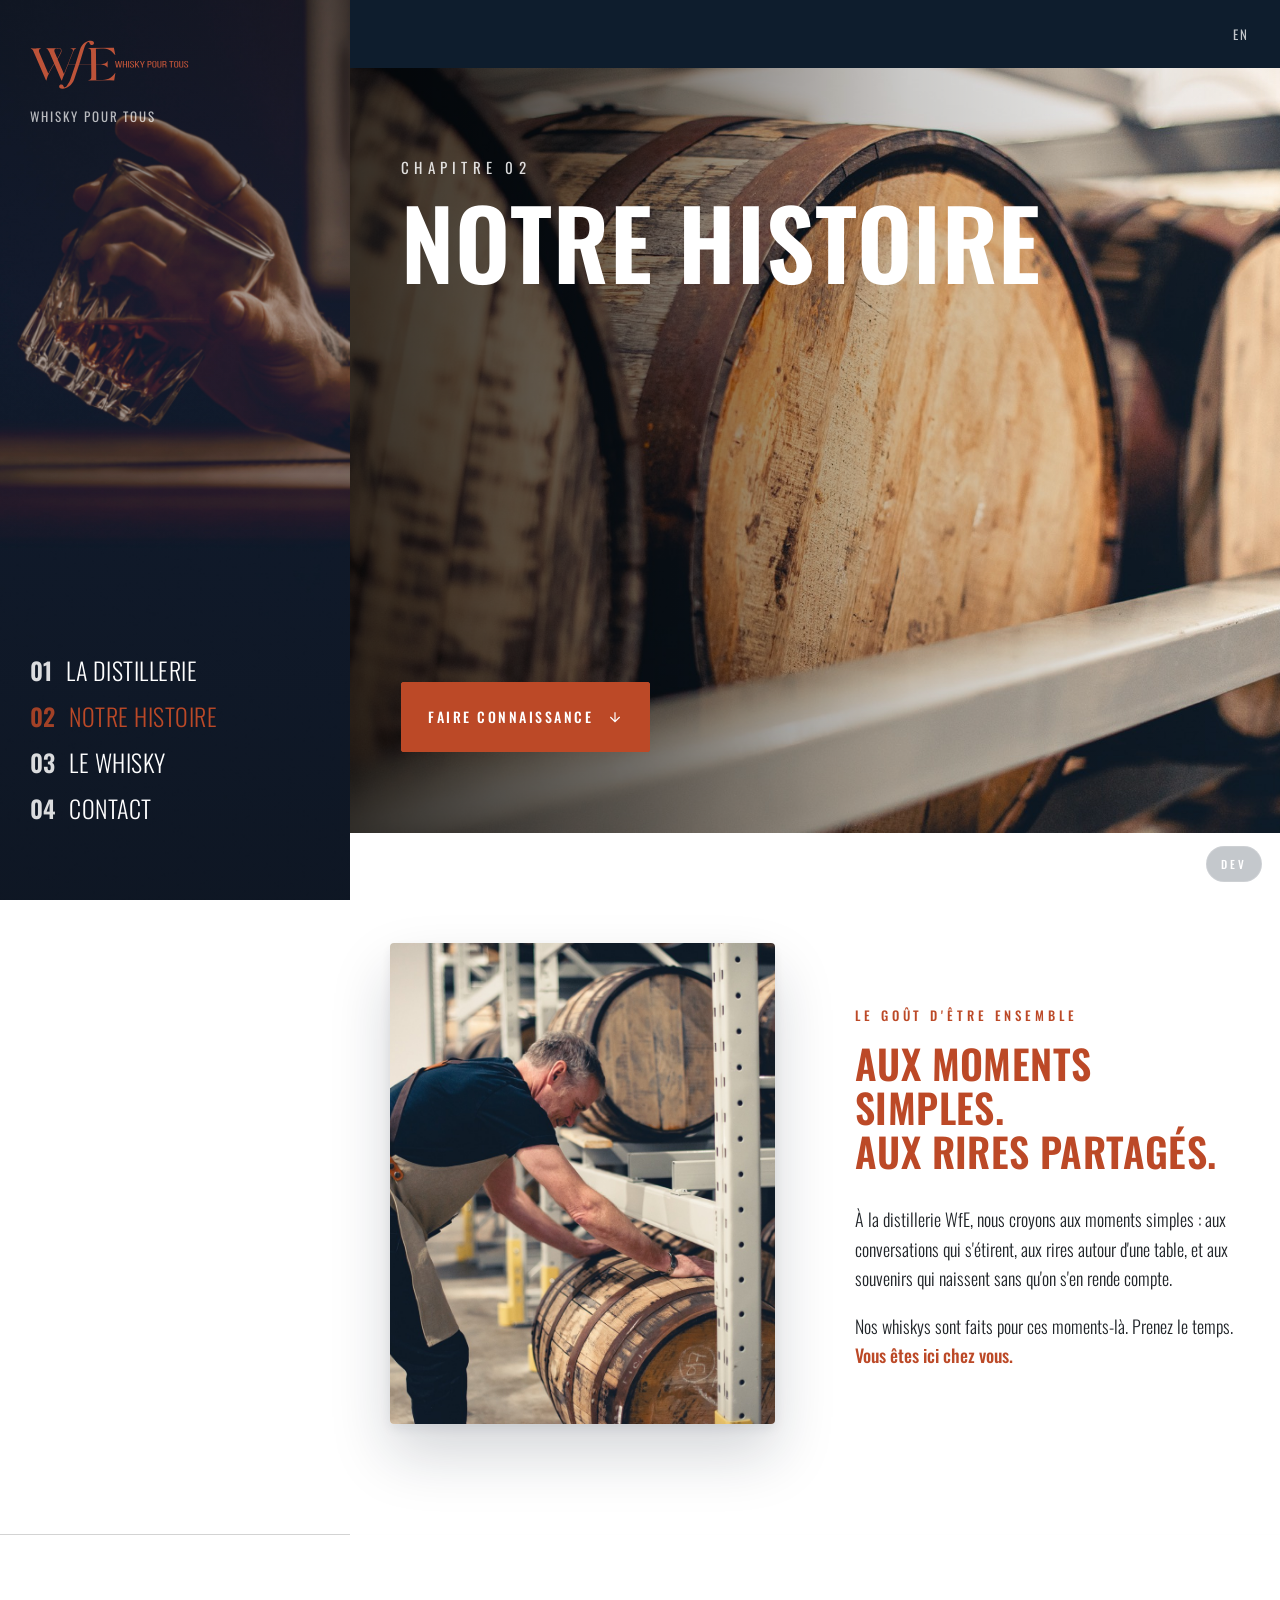
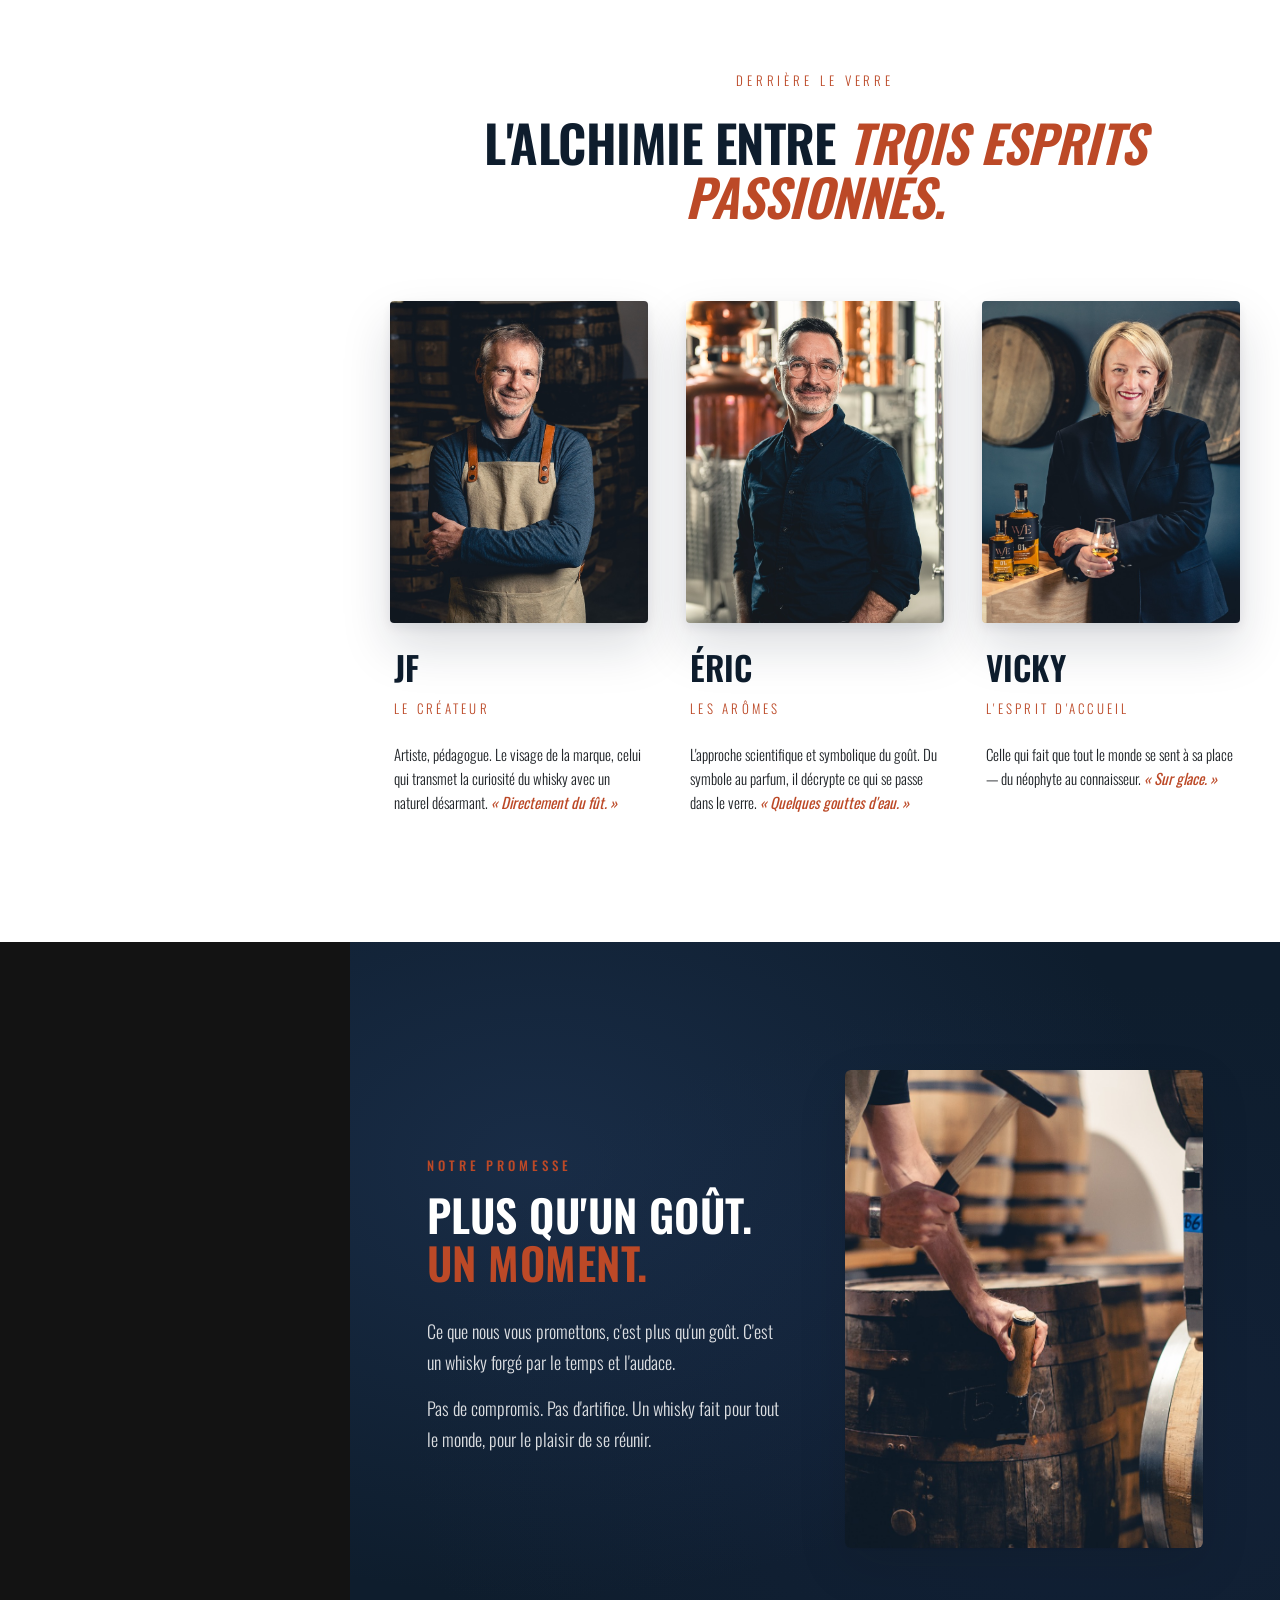
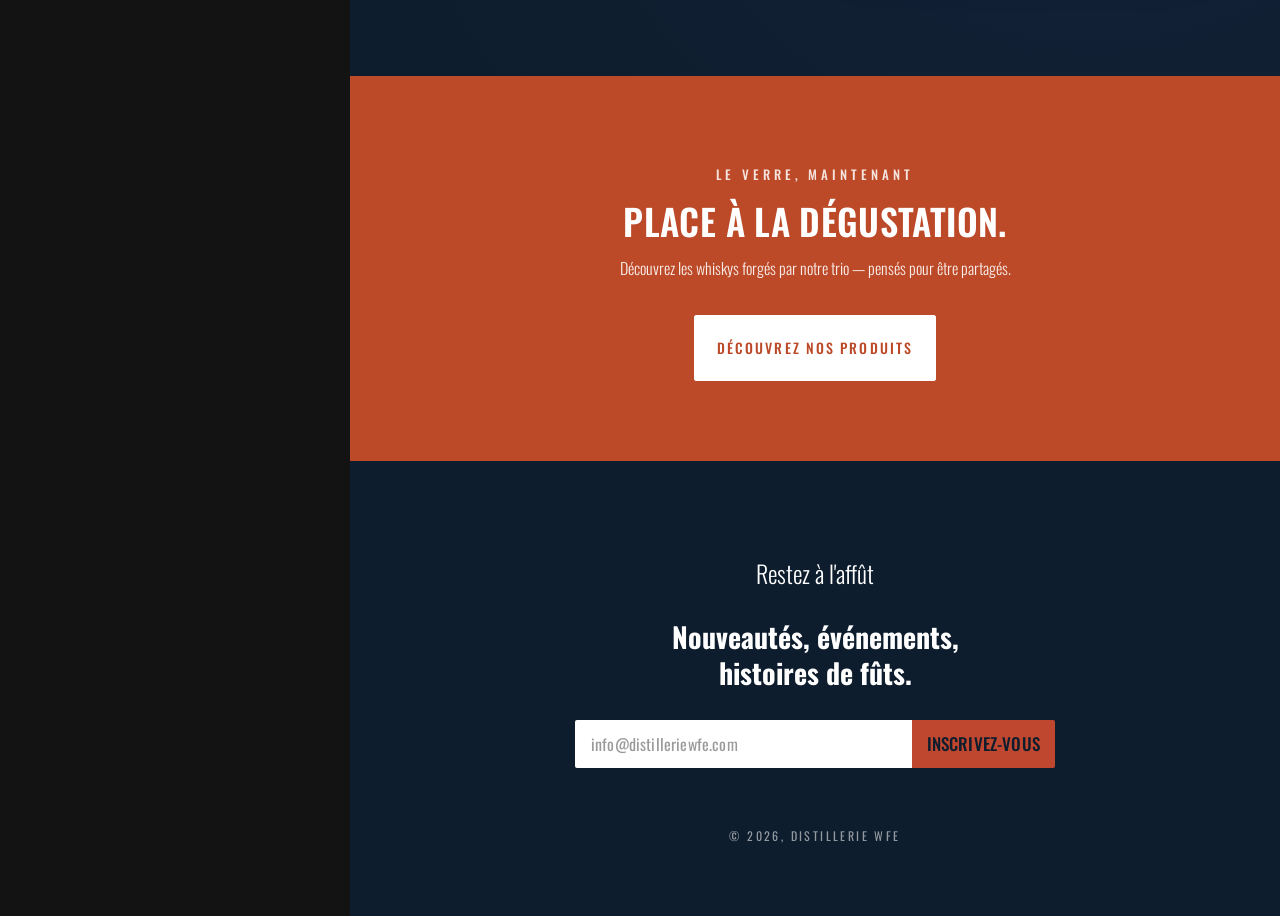
==== pages/histoire.html @ c816b8d1 "Page histoire avec trio fondateurs (JF, Éric, Vicky) + sidebars renumérotées Co-Authored-By: Claude " ====
<!doctype html>
<html lang="fr">
<head>
  <meta charset="utf-8">
  <meta name="viewport" content="width=device-width, initial-scale=1">
  <title>WfE — Notre histoire · Whisky pour tous</title>
  <link rel="preconnect" href="https://fonts.googleapis.com">
  <link rel="preconnect" href="https://fonts.gstatic.com" crossorigin>
  <link href="https://fonts.googleapis.com/css2?family=Oswald:wght@300;400;500;600;700&display=swap" rel="stylesheet">
  <link rel="stylesheet" href="../shared/tokens.css">
  <link rel="stylesheet" href="../shared/chrome.css">
  <link rel="stylesheet" href="../shared/product.css">
  <link rel="stylesheet" href="../shared/dev-mode.css">
  <script>window.WFE_SHARED = '../shared/'; window.WFE_HUB = '../index.html';</script>
</head>
<body>

<div class="wfe-layout">

  <!-- ========================================================= -->
  <!-- SIDEBAR                                                     -->
  <!-- ========================================================= -->
  <aside class="wfe-sidebar" data-block="Sidebar">
    <a href="../index.html" class="wfe-sidebar__logo" aria-label="WfE — Retour à l'accueil">
      <img src="../logo.svg" alt="WfE — Whisky For Everyone">
      <small>Whisky pour tous</small>
    </a>
    <nav class="wfe-sidebar__nav" aria-label="Principale">
      <a href="la-distillerie.html" class="wfe-sidebar__nav-item">
        <span class="wfe-sidebar__nav-num">01</span>
        <span class="wfe-sidebar__nav-label">La Distillerie</span>
      </a>
      <a href="histoire.html" class="wfe-sidebar__nav-item" aria-current="page">
        <span class="wfe-sidebar__nav-num">02</span>
        <span class="wfe-sidebar__nav-label">Notre Histoire</span>
      </a>
      <a href="le-whisky.html" class="wfe-sidebar__nav-item">
        <span class="wfe-sidebar__nav-num">03</span>
        <span class="wfe-sidebar__nav-label">Le Whisky</span>
      </a>
      <a href="contact.html" class="wfe-sidebar__nav-item">
        <span class="wfe-sidebar__nav-num">04</span>
        <span class="wfe-sidebar__nav-label">Contact</span>
      </a>
    </nav>
  </aside>

  <!-- ========================================================= -->
  <!-- MAIN                                                        -->
  <!-- ========================================================= -->
  <main class="wfe-main">

    <div class="wfe-topbar" data-block="Top bar — langue">
      <a href="#" class="wfe-topbar__lang">EN</a>
    </div>

    <!-- ============================================================ -->
    <!-- CHAPTER HERO — Notre histoire                                -->
    <!-- ============================================================ -->
    <section class="wfe-chapter-hero wfe-chapter-hero--fade-left"
             style="background-image: url('../photos/web/SDoyonPhotographe_WfE_Distillerie-5201.jpg');"
             data-block="Chapter hero — Notre Histoire">
      <div class="wfe-chapter-hero__inner" data-reveal-group>
        <p class="wfe-chapter-hero__eyebrow" data-reveal>Chapitre 02</p>
        <h1 class="wfe-chapter-hero__title" data-reveal>
          Notre Histoire
        </h1>
      </div>

      <a href="#ensemble" class="wfe-chapter-hero__cta" data-reveal>
        <span>Faire connaissance</span>
        <svg viewBox="0 0 24 24" fill="none" stroke="currentColor" stroke-width="1.8" aria-hidden="true">
          <path d="M12 5v14M5 12l7 7 7-7"/>
        </svg>
      </a>
    </section>

    <!-- ============================================================ -->
    <!-- WELCOME — Le goût d'être ensemble                            -->
    <!-- ============================================================ -->
    <section id="ensemble" class="wfe-welcome" data-block="Welcome — Le goût d'être ensemble">
      <div class="wfe-welcome__media" data-reveal="image">
        <img src="../photos/web/SDoyonPhotographe_WfE_Distillerie-5079.jpg"
             alt="Moment de partage autour d'un whisky WfE"
             loading="lazy">
      </div>

      <div data-reveal-group>
        <p class="wfe-welcome__eyebrow" data-reveal>Le goût d'être ensemble</p>
        <h2 class="wfe-welcome__title" data-reveal>
          Aux moments<br>simples.<br><em>Aux rires partagés.</em>
        </h2>
        <div class="wfe-welcome__body" data-reveal>
          <p>À la distillerie WfE, nous croyons aux moments simples&nbsp;: aux conversations qui s'étirent, aux rires autour d'une table, et aux souvenirs qui naissent sans qu'on s'en rende compte.</p>
          <p>Nos whiskys sont faits pour ces moments-là. Prenez le temps. <strong>Vous êtes ici chez vous.</strong></p>
        </div>
      </div>
    </section>

    <!-- ============================================================ -->
    <!-- FONDATEURS — Trois esprits passionnés                         -->
    <!-- ============================================================ -->
    <section class="wfe-trio" data-block="Trio — Fondateurs">
      <header class="wfe-trio__head" data-reveal-group>
        <p class="wfe-trio__eyebrow" data-reveal>Derrière le verre</p>
        <h2 class="wfe-trio__title" data-reveal>
          L'alchimie entre <em>trois esprits passionnés.</em>
        </h2>
      </header>

      <div class="wfe-trio__grid" data-reveal-group>
        <article class="wfe-trio__card" data-reveal="image">
          <figure class="wfe-trio__media">
            <img src="../photos/web/fondateur1.jpg" alt="JF — fondateur WfE" loading="lazy">
          </figure>
          <div class="wfe-trio__body">
            <h3 class="wfe-trio__name">JF</h3>
            <p class="wfe-trio__role">Le créateur</p>
            <p class="wfe-trio__bio">Artiste, pédagogue. Le visage de la marque, celui qui transmet la curiosité du whisky avec un naturel désarmant. <em>« Directement du fût. »</em></p>
          </div>
        </article>

        <article class="wfe-trio__card" data-reveal="image">
          <figure class="wfe-trio__media">
            <img src="../photos/web/fondateur2.jpg" alt="Éric — fondateur WfE" loading="lazy">
          </figure>
          <div class="wfe-trio__body">
            <h3 class="wfe-trio__name">Éric</h3>
            <p class="wfe-trio__role">Les arômes</p>
            <p class="wfe-trio__bio">L'approche scientifique et symbolique du goût. Du symbole au parfum, il décrypte ce qui se passe dans le verre. <em>« Quelques gouttes d'eau. »</em></p>
          </div>
        </article>

        <article class="wfe-trio__card" data-reveal="image">
          <figure class="wfe-trio__media">
            <img src="../photos/web/fondateur3.jpg" alt="Vicky — fondatrice WfE" loading="lazy">
          </figure>
          <div class="wfe-trio__body">
            <h3 class="wfe-trio__name">Vicky</h3>
            <p class="wfe-trio__role">L'esprit d'accueil</p>
            <p class="wfe-trio__bio">Celle qui fait que tout le monde se sent à sa place — du néophyte au connaisseur. <em>« Sur glace. »</em></p>
          </div>
        </article>
      </div>
    </section>

    <!-- ============================================================ -->
    <!-- PROMESSE — Plus qu'un goût (fond sombre)                      -->
    <!-- ============================================================ -->
    <section class="wfe-lead wfe-lead--dark" data-block="Lead — Promesse">
      <div data-reveal-group>
        <p class="wfe-lead__eyebrow" data-reveal>Notre promesse</p>
        <h2 class="wfe-lead__title" data-reveal>Plus qu'un goût. <em>Un moment.</em></h2>
        <div class="wfe-lead__body" data-reveal>
          <p>Ce que nous vous promettons, c'est plus qu'un goût. C'est un whisky forgé par le temps et l'audace.</p>
          <p>Pas de compromis. Pas d'artifice. Un whisky fait pour tout le monde, pour le plaisir de se réunir.</p>
        </div>
      </div>
      <div class="wfe-lead__media" data-reveal="image">
        <img src="../photos/web/SDoyonPhotographe_WfE_Distillerie-5220.jpg"
             alt="Whisky WfE — moment de dégustation"
             loading="lazy">
      </div>
    </section>

    <!-- ============================================================ -->
    <!-- CTA FINAL — Découvrir les produits                            -->
    <!-- ============================================================ -->
    <section class="wfe-cta" data-block="CTA — Découvrir nos produits" data-reveal-group>
      <p class="wfe-cta__eyebrow" data-reveal>Le verre, maintenant</p>
      <h2 class="wfe-cta__title" data-reveal>Place à la dégustation.</h2>
      <p class="wfe-cta__sub" data-reveal>
        Découvrez les whiskys forgés par notre trio — pensés pour être partagés.
      </p>
      <div class="wfe-btn-row" data-reveal>
        <a class="wfe-btn" href="./le-whisky.html">Découvrez nos produits</a>
      </div>
    </section>

    <!-- ============================================================ -->
    <!-- FOOTER NEWSLETTER                                             -->
    <!-- ============================================================ -->
    <footer class="wfe-footer" data-block="Footer — newsletter">
      <p class="wfe-footer__eyebrow">Restez à l'affût</p>
      <h3 class="wfe-footer__title">Nouveautés, événements,<br>histoires de fûts.</h3>
      <form class="wfe-newsletter" onsubmit="event.preventDefault();">
        <input type="email" class="wfe-newsletter__input" placeholder="info@distilleriewfe.com" required>
        <button type="submit" class="wfe-newsletter__submit">Inscrivez-vous</button>
      </form>
      <p class="wfe-colophon">© 2026, Distillerie WfE</p>
    </footer>

  </main>
</div>

<!-- Reveal subtil au scroll (fade + slight translateY) ---------------- -->
<script>
(function () {
  const els = document.querySelectorAll('[data-reveal]');
  if (!('IntersectionObserver' in window) || !els.length) {
    els.forEach(e => e.classList.add('is-visible'));
    return;
  }
  const io = new IntersectionObserver((entries) => {
    entries.forEach(entry => {
      if (entry.isIntersecting) {
        entry.target.classList.add('is-visible');
        io.unobserve(entry.target);
      }
    });
  }, { threshold: 0.15, rootMargin: '0px 0px -8% 0px' });
  els.forEach(el => io.observe(el));
})();
</script>

<script src="../shared/dev-mode.js" defer></script>
</body>
</html>
---- shared/tokens.css ----
/* =========================================================================
   WfE — Design tokens
   Valeurs relevées EN LIVE sur wfedistillery.com/la-distillerie
   ========================================================================= */

:root {
  /* === Couleurs (valeurs exactes DevTools) ============================= */
  --wfe-dark:        #131313;        /* fond derrière tout (body) */
  --wfe-dark-nav:    #0E1D2D;        /* bleu nuit (texte sur coral) */
  --wfe-cream:       #F7EBE8;        /* fond contenu principal */
  --wfe-coral:       #BC4927;        /* accent coral (titres, traits) */
  --wfe-coral-btn:   #C0472F;        /* coral du bouton newsletter */
  --wfe-coral-hover: #A23D1F;
  --wfe-logo-orange: #BD5339;

  /* === Texte =========================================================== */
  --wfe-text-on-dark:       #FFFFFF;
  --wfe-text-on-dark-muted: rgba(255, 255, 255, 0.75);
  --wfe-text-on-cream:      #212529;      /* rgb(33,37,41) */
  --wfe-text-on-cream-muted:#5A5A5A;

  /* === Typographie ===================================================== */
  --wfe-font-display: "Oswald", "Fjalla One", sans-serif;
  --wfe-font-body:    "Oswald", "Helvetica Neue", Arial, sans-serif;

  /* Tailles — le live utilise majoritairement 24px partout */
  --wfe-text-body:     24px;          /* body + titres — 24px lh 36px */
  --wfe-text-body-lh:  36px;
  --wfe-text-heading:  24px;          /* INVITANT, ACCESSIBLE, etc. */
  --wfe-text-sm:       17px;          /* bouton, meta */
  --wfe-text-xs:       13px;          /* tagline, mentions */

  /* === Espacements ===================================================== */
  --wfe-gap-xs: 0.5rem;
  --wfe-gap-sm: 1rem;
  --wfe-gap-md: 1.5rem;
  --wfe-gap-lg: 2.5rem;
  --wfe-gap-xl: clamp(3rem, 4vw, 5rem);

  /* === Layout ========================================================== */
  --wfe-sidebar-width: 350px;         /* exactement comme le live */

  /* === Divers ========================================================== */
  --wfe-radius: 2px;
  --wfe-line:   1px solid var(--wfe-coral);
}

/* Sur mobile : sidebar passe en barre horizontale simplifiée */
@media (max-width: 860px) {
  :root {
    --wfe-sidebar-width: 0px;
    --wfe-text-body: 18px;
    --wfe-text-body-lh: 28px;
    --wfe-text-heading: 22px;
  }
}
---- shared/chrome.css ----
/* =========================================================================
   WfE — Chrome (layout commun à toutes les pages)
   Structure fidèle au live : sidebar fixed 350px avec bg-image,
   contenu à droite avec hero sombre + sections crème + footer sombre.
   ========================================================================= */

*, *::before, *::after { box-sizing: border-box; }

html, body {
  margin: 0;
  padding: 0;
}

html { scroll-behavior: smooth; }
@media (prefers-reduced-motion: reduce) {
  html { scroll-behavior: auto; }
}

body {
  font-family: var(--wfe-font-body);
  font-weight: 300;
  font-size: var(--wfe-text-body);
  line-height: var(--wfe-text-body-lh);
  color: var(--wfe-text-on-cream);
  background: var(--wfe-dark);
  -webkit-font-smoothing: antialiased;
  text-rendering: optimizeLegibility;
}

img, video, svg { max-width: 100%; display: block; height: auto; }

a { color: inherit; text-decoration: none; }

/* ========================================================================= */
/* LAYOUT PRINCIPAL                                                          */
/* ========================================================================= */

.wfe-layout {
  min-height: 100vh;
  padding-left: var(--wfe-sidebar-width);
}

/* ========================================================================= */
/* SIDEBAR (fixed, background image couvrant tout le panneau)                */
/* ========================================================================= */

.wfe-sidebar {
  position: fixed;
  top: 0;
  left: 0;
  width: var(--wfe-sidebar-width);
  height: 100vh;
  background: var(--wfe-dark) center/cover no-repeat;
  background-image:
    linear-gradient(180deg, rgba(10,15,20,0.45) 0%, rgba(10,15,20,0.15) 35%, rgba(10,15,20,0.45) 100%),
    url("../assets/images/sidebar-bg.jpg");
  color: var(--wfe-text-on-dark);
  display: flex;
  flex-direction: column;
  padding: 40px 30px;
  z-index: 10;
}

.wfe-sidebar__logo {
  display: block;
  width: 178px;
  max-width: 100%;
}

.wfe-sidebar__logo img {
  width: 100%;
  height: auto;
}

.wfe-sidebar__logo small {
  display: block;
  margin-top: 8px;
  font-size: var(--wfe-text-xs);
  letter-spacing: 0.15em;
  text-transform: uppercase;
  color: rgba(255, 255, 255, 0.7);
  font-weight: 400;
}

.wfe-sidebar__nav {
  margin-top: auto;          /* pousse la nav vers le bas comme dans le live */
  margin-bottom: 40px;
  display: flex;
  flex-direction: column;
  gap: 22px;                  /* 3 items sur ~114px d'espacement total */
}

.wfe-sidebar__nav-item {
  display: flex;
  align-items: baseline;
  gap: 14px;
  color: var(--wfe-text-on-dark);
  font-family: var(--wfe-font-display);
  font-size: 24px;
  font-weight: 300;
  line-height: 1;
  text-transform: uppercase;
  letter-spacing: 0.01em;
  transition: color 0.25s cubic-bezier(0.16, 1, 0.3, 1);
}

.wfe-sidebar__nav-item:hover,
.wfe-sidebar__nav-item[aria-current="page"] {
  color: var(--wfe-coral);
}

.wfe-sidebar__nav-num {
  font-weight: 600;
  font-size: 24px;
  opacity: 0.85;
}

.wfe-sidebar__nav-label {
  font-weight: 300;
  letter-spacing: 0.02em;
}

/* Mobile : sidebar devient une barre en haut, bg simplifié */
@media (max-width: 860px) {
  .wfe-layout { padding-left: 0; }
  .wfe-sidebar {
    position: relative;
    width: 100%;
    height: auto;
    padding: 20px 25px;
    flex-direction: row;
    align-items: center;
    justify-content: space-between;
    gap: 1rem;
    background-image:
      linear-gradient(180deg, rgba(10,15,20,0.55), rgba(10,15,20,0.55)),
      url("../assets/images/sidebar-bg.jpg");
  }
  .wfe-sidebar__logo { width: 110px; }
  .wfe-sidebar__logo small { display: none; }
  .wfe-sidebar__nav {
    margin: 0;
    flex-direction: row;
    gap: 1rem;
  }
  .wfe-sidebar__nav-item { font-size: 14px; gap: 6px; }
  .wfe-sidebar__nav-num { font-size: 14px; }
}

/* ========================================================================= */
/* MAIN (colonne droite, scroll naturel du body)                             */
/* ========================================================================= */

.wfe-main {
  background: var(--wfe-cream);
  min-height: 100vh;
}

/* Top strip : langue */
.wfe-topbar {
  background: var(--wfe-dark-nav);
  color: var(--wfe-text-on-dark);
  display: flex;
  justify-content: flex-end;
  padding: 16px 30px;
}

.wfe-topbar__lang {
  font-size: 13px;
  letter-spacing: 0.2em;
  text-transform: uppercase;
  color: rgba(255, 255, 255, 0.75);
  font-weight: 400;
  transition: color 0.2s;
}
.wfe-topbar__lang:hover { color: #fff; }

/* Hero INVITANT (dark) */
.wfe-hero {
  background: var(--wfe-dark-nav);
  color: var(--wfe-text-on-dark);
  padding: 50px 30px 80px;
}

.wfe-hero__title,
.wfe-hero__body p {
  font-family: var(--wfe-font-body);
  font-size: 24px;
  line-height: 36px;
  margin: 0 0 18px;
  font-weight: 300;
  color: #fff;
}

.wfe-hero__title {
  font-weight: 600;
  margin-bottom: 18px;
  display: inline-block;
}

.wfe-hero__body {
  max-width: 52ch;
}

.wfe-hero__body p { color: rgba(255, 255, 255, 0.9); }

.wfe-hero__scroll {
  margin-top: 40px;
  width: 44px;
  height: 44px;
  border: 1px solid rgba(255, 255, 255, 0.4);
  border-radius: 50%;
  display: inline-grid;
  place-items: center;
  color: var(--wfe-text-on-dark);
  transition: transform 0.3s cubic-bezier(0.16, 1, 0.3, 1),
              border-color 0.2s;
}
.wfe-hero__scroll:hover {
  transform: translateY(4px);
  border-color: var(--wfe-coral);
}

/* Image pleine largeur (entre hero et contenu crème) */
.wfe-feature-image {
  aspect-ratio: 16 / 7;
  overflow: hidden;
  background: #1a0f0a;
}
.wfe-feature-image img {
  width: 100%;
  height: 100%;
  object-fit: cover;
}

/* ========================================================================= */
/* SECTIONS (cream background, 2 colonnes)                                   */
/* ========================================================================= */

.wfe-section {
  padding: 80px 30px;
}

.wfe-section__grid {
  display: grid;
  grid-template-columns: 1fr 1fr;
  gap: 60px;
  align-items: start;
  max-width: 1100px;
  margin: 0 auto;
}

@media (max-width: 820px) {
  .wfe-section { padding: 50px 25px; }
  .wfe-section__grid { grid-template-columns: 1fr; gap: 30px; }
  .wfe-section__grid--reverse .wfe-section__text { order: 1; }
  .wfe-section__grid--reverse .wfe-section__media { order: 2; }
}

.wfe-section__title {
  font-family: var(--wfe-font-body);
  font-size: 24px;
  line-height: 36px;
  font-weight: 600;
  color: var(--wfe-coral);
  letter-spacing: 0.01em;
  margin: 0 0 18px;
  display: inline-block;
}

/* ========================================================================= */
/* SÉPARATEUR — réplique exacte du vc_separator WPBakery                     */
/*                                                                           */
/* Base :                                                                    */
/*   <div class="wfe-separator"></div>               — avec flèche à gauche  */
/*   <div class="wfe-separator wfe-separator--plain"></div> — ligne seule    */
/*                                                                           */
/* Largeurs (% de la colonne parente) :                                      */
/*   --w-30  --w-50  --w-short (≈ 311px)  --w-100 (défaut)                   */
/*                                                                           */
/* Alignement (si moins de 100%) :                                           */
/*   .wfe-separator--align-right  (pousse le bloc à droite)                  */
/* ========================================================================= */
.wfe-separator {
  position: relative;
  width: 100%;
  height: 1px;
  background: var(--wfe-coral);
  margin: 0 0 36px;
}

.wfe-separator::before {
  content: "";
  position: absolute;
  left: -8px;
  top: -9px;
  width: 23px;
  height: 37px;
  background-image: url("../assets/images/line-separator-tip.svg");
  background-repeat: no-repeat;
  background-position: 0 0;                    /* TOP-LEFT : tip aligné sur la ligne */
  background-size: 12px auto;
  pointer-events: none;
}

/* Ligne simple, sans flèche */
.wfe-separator--plain::before { display: none; }

/* Variantes de largeur */
.wfe-separator--w-30    { width: 30%; }
.wfe-separator--w-50    { width: 50%; }
.wfe-separator--w-short { width: min(311px, 100%); }

/* Alignement à droite (pour les variantes non pleine largeur) */
.wfe-separator--align-right { margin-left: auto; }

/* Flèche à droite (miroir horizontal) */
.wfe-separator--arrow-right::before {
  left: auto;
  right: -8px;
  transform: scaleX(-1);
  transform-origin: center;
}

.wfe-section__text { padding-inline: 0; }

.wfe-section__body {
  font-family: var(--wfe-font-body);
  font-size: 24px;
  line-height: 36px;
  font-weight: 300;
  color: var(--wfe-coral);   /* coral #BC4927 comme sur le live */
}

.wfe-section__body p { margin: 0 0 18px; color: inherit; }
.wfe-section__body p:last-child { margin-bottom: 0; }
.wfe-section__body strong { font-weight: 600; color: inherit; }

.wfe-section__media {
  overflow: hidden;
  aspect-ratio: 4 / 5;
  background: #1a0f0a;
}
.wfe-section__media--landscape { aspect-ratio: 16 / 11; }
.wfe-section__media img {
  width: 100%;
  height: 100%;
  object-fit: cover;
}

/* ========================================================================= */
/* FOOTER NEWSLETTER (dark)                                                  */
/* ========================================================================= */

.wfe-footer {
  background: var(--wfe-dark-nav);
  color: var(--wfe-text-on-dark);
  padding: 70px 30px 50px;
  text-align: center;
}

.wfe-footer__lead,
.wfe-footer__sub {
  font-family: var(--wfe-font-body);
  font-size: 24px;
  line-height: 36px;
  font-weight: 300;
  color: #fff;
  margin: 0;
}

.wfe-footer__lead { font-weight: 600; margin-bottom: 8px; }
.wfe-footer__sub { margin-bottom: 30px; color: rgba(255, 255, 255, 0.9); }

.wfe-newsletter {
  display: flex;
  max-width: 480px;
  margin: 0 auto;
}

.wfe-newsletter__input {
  flex: 1;
  padding: 12px 16px;
  background: #fff;
  border: 0;
  border-radius: 2px 0 0 2px;
  font-family: var(--wfe-font-body);
  font-size: 16px;
  color: #333;
}

.wfe-newsletter__input::placeholder {
  color: #9a9a9a;
  letter-spacing: 0.01em;
}

.wfe-newsletter__submit {
  padding: 0 15px;
  min-height: 41px;
  background: var(--wfe-coral-btn);
  color: var(--wfe-dark-nav);
  border: 0;
  border-radius: 0 2px 2px 0;
  font-family: var(--wfe-font-body);
  font-weight: 500;
  font-size: 17px;
  letter-spacing: 0.01em;
  text-transform: uppercase;
  cursor: pointer;
  transition: background 0.2s cubic-bezier(0.16, 1, 0.3, 1);
}

.wfe-newsletter__submit:hover { background: var(--wfe-coral-hover); color: #fff; }

.wfe-colophon {
  margin-top: 50px;
  font-size: 12px;
  letter-spacing: 0.2em;
  text-transform: uppercase;
  color: rgba(255, 255, 255, 0.55);
  font-weight: 400;
}
---- shared/product.css ----
/* =========================================================================
   WfE — Styles spécifiques à la page produit (Whisky 01ᵦ)
   Réutilise les tokens + chrome partagés.
   ========================================================================= */

/* Accent tonique : petite classe utilitaire pour mettre en valeur
   (même typo Oswald, juste couleur coral) */
.wfe-accent { color: var(--wfe-coral); }

/* ========================================================================= */
/* REVEAL — animations subtiles d'apparition au scroll                       */
/*   Appliqué via la classe [data-reveal], déclenché par IntersectionObserver */
/* ========================================================================= */
[data-reveal] {
  opacity: 0;
  transform: translateY(18px);
  transition:
    opacity 0.9s cubic-bezier(0.16, 1, 0.3, 1),
    transform 0.9s cubic-bezier(0.16, 1, 0.3, 1);
  will-change: opacity, transform;
}
[data-reveal="image"] {
  transform: translateY(18px) scale(1.015);
  transition-duration: 1.1s;
}
[data-reveal].is-visible {
  opacity: 1;
  transform: translateY(0) scale(1);
}

/* Stagger léger pour les enfants directs marqués reveal (cascade douce) */
[data-reveal-group] > [data-reveal]:nth-child(1)  { transition-delay: 0s; }
[data-reveal-group] > [data-reveal]:nth-child(2)  { transition-delay: 0.07s; }
[data-reveal-group] > [data-reveal]:nth-child(3)  { transition-delay: 0.14s; }
[data-reveal-group] > [data-reveal]:nth-child(4)  { transition-delay: 0.21s; }
[data-reveal-group] > [data-reveal]:nth-child(5)  { transition-delay: 0.28s; }
[data-reveal-group] > [data-reveal]:nth-child(6)  { transition-delay: 0.35s; }
[data-reveal-group] > [data-reveal]:nth-child(7)  { transition-delay: 0.42s; }
[data-reveal-group] > [data-reveal]:nth-child(8)  { transition-delay: 0.49s; }
[data-reveal-group] > [data-reveal]:nth-child(9)  { transition-delay: 0.56s; }
[data-reveal-group] > [data-reveal]:nth-child(10) { transition-delay: 0.63s; }

@media (prefers-reduced-motion: reduce) {
  [data-reveal] {
    opacity: 1 !important;
    transform: none !important;
    transition: none !important;
  }
}

/* ========================================================================= */
/* CHAPTER HERO — image pleine largeur d'ouverture de page produit           */
/*   Image via style="background-image: url('./...')" inline                  */
/*   Titre en haut-gauche + ligne coppery qui s'étire vers la bouteille      */
/* ========================================================================= */
.wfe-chapter-hero {
  position: relative;
  min-height: 85vh;
  display: flex;
  flex-direction: column;
  align-items: flex-start;
  justify-content: space-between;       /* titre en haut-gauche, CTA en bas-gauche */
  color: #fff;
  padding: clamp(70px, 9vh, 120px) clamp(30px, 4vw, 60px);
  overflow: hidden;
  background-color: var(--wfe-dark-nav);
  background-size: cover;
  background-position: center;
  background-repeat: no-repeat;
}

/* Overlay multi-couches — reprend le feeling copper/warm de la sidebar  */
.wfe-chapter-hero::before {
  content: "";
  position: absolute;
  inset: 0;
  background:
    /* assombrissement haut & bas */
    linear-gradient(180deg,
      rgba(10, 14, 22, 0.55) 0%,
      rgba(10, 14, 22, 0.18) 35%,
      rgba(10, 14, 22, 0.55) 100%),
    /* chaleur coppery — halo coral doux depuis le centre-droit */
    radial-gradient(ellipse at 65% 55%,
      rgba(188, 73, 39, 0.22) 0%,
      rgba(90, 45, 25, 0.12) 35%,
      transparent 70%);
  pointer-events: none;
  z-index: 0;
  mix-blend-mode: multiply;
}

/* 2e couche : un voile warm par-dessus en overlay doux */
.wfe-chapter-hero::after {
  content: "";
  position: absolute;
  inset: 0;
  background: radial-gradient(ellipse at 70% 60%,
    rgba(255, 140, 70, 0.10) 0%,
    transparent 55%);
  pointer-events: none;
  z-index: 0;
  mix-blend-mode: screen;
}

.wfe-chapter-hero__inner {
  position: relative;
  z-index: 1;
  max-width: none;
  width: 100%;
  text-align: left;
}

.wfe-chapter-hero__eyebrow {
  font-family: var(--wfe-font-body);
  font-size: clamp(13px, 1.2vw, 15px);
  letter-spacing: 0.35em;
  text-transform: uppercase;
  color: rgba(255, 255, 255, 0.85);
  font-weight: 400;
  margin: 0 0 8px;
}

/* Titre : bloc inline, ligne mince positionnée SOUS le titre */
.wfe-chapter-hero__title {
  font-family: var(--wfe-font-display);
  font-size: clamp(44px, 8vw, 96px);
  line-height: 1;
  font-weight: 600;
  text-transform: uppercase;
  letter-spacing: 0.01em;
  color: #fff;
  margin: 0;
  display: inline-block;
  position: relative;
}

/* Subscript B : collé au 01 comme sur l'étiquette */
.wfe-chapter-hero__title .wfe-sub {
  font-size: 0.48em;
  bottom: -0.18em;
  margin-left: -0.04em;
  font-weight: 600;
}

/* ----- CTA flottant bas-gauche : ancre animée vers la section suivante --- */
.wfe-chapter-hero__cta {
  position: relative;
  z-index: 1;
  display: inline-flex;
  align-items: center;
  gap: 14px;
  padding: 16px 26px;
  background: var(--wfe-coral);
  color: #fff;
  font-family: var(--wfe-font-body);
  font-size: 14px;
  font-weight: 500;
  letter-spacing: 0.18em;
  text-transform: uppercase;
  border-radius: 2px;
  border: 1px solid var(--wfe-coral);
  cursor: pointer;
  transition: all 0.3s cubic-bezier(0.16, 1, 0.3, 1);
}
.wfe-chapter-hero__cta:hover {
  background: transparent;
  color: #fff;
  border-color: #fff;
  transform: translateY(-2px);
}
.wfe-chapter-hero__cta svg {
  width: 16px;
  height: 16px;
  animation: wfe-bounce-y 1.8s cubic-bezier(0.5, 0, 0.5, 1) infinite;
}
.wfe-chapter-hero__cta .wfe-sub {
  font-size: 0.7em;
  bottom: -0.3em;
  margin-left: -0.02em;
}

@keyframes wfe-bounce-y {
  0%, 100% { transform: translateY(0); }
  50%      { transform: translateY(5px); }
}

@media (max-width: 860px) {
  .wfe-chapter-hero { min-height: 72vh; padding: 50px 25px; }
  .wfe-chapter-hero__cta { font-size: 12px; padding: 14px 20px; letter-spacing: 0.15em; }
}

/* Variante : dégradé gauche→droite (noir foncé à gauche, transparent à droite) */
/* Remplace les overlays par défaut pour mettre le titre en valeur côté gauche  */
.wfe-chapter-hero--fade-left::before {
  background:
    linear-gradient(90deg,
      rgba(0, 0, 0, 0.78) 0%,
      rgba(0, 0, 0, 0.55) 30%,
      rgba(0, 0, 0, 0.20) 60%,
      rgba(0, 0, 0, 0) 100%);
  mix-blend-mode: normal;
}
.wfe-chapter-hero--fade-left::after {
  background: none;
}

/* Indice subscript pour le "B" de 01ᵦ */
.wfe-sub {
  font-size: 0.45em;
  vertical-align: baseline;
  position: relative;
  bottom: -0.2em;
  font-weight: inherit;
  letter-spacing: 0;
  margin-left: 0.02em;
}

/* ========================================================================= */
/* HERO PRODUIT (LIGHT — fond blanc, deux colonnes : titre + photo bouteille)*/
/* ========================================================================= */
.wfe-product-hero {
  background: #ffffff;
  color: var(--wfe-text-on-cream);
  padding: 60px 40px 80px;
  display: grid;
  grid-template-columns: 1.2fr 1fr;
  gap: 60px;
  align-items: center;
  min-height: 70vh;
  position: relative;
  overflow: hidden;
}
.wfe-product-hero::after {
  content: "";
  position: absolute;
  inset: 0;
  background:
    radial-gradient(ellipse at 30% 20%, rgba(188, 73, 39, 0.06), transparent 60%),
    radial-gradient(ellipse at 80% 80%, rgba(188, 73, 39, 0.04), transparent 60%);
  pointer-events: none;
}
.wfe-product-hero__text { position: relative; z-index: 1; }

.wfe-product-hero__eyebrow {
  font-family: var(--wfe-font-body);
  font-size: 13px;
  letter-spacing: 0.3em;
  text-transform: uppercase;
  color: var(--wfe-coral);
  margin: 0 0 8px;
  font-weight: 500;
}

.wfe-product-hero__title {
  font-family: var(--wfe-font-display);
  font-size: clamp(28px, 3.4vw, 40px);
  line-height: 1.1;
  font-weight: 600;
  margin: 0 0 28px;
  letter-spacing: 0.01em;
  text-transform: uppercase;
  color: var(--wfe-coral);
}
.wfe-product-hero__title em {
  font-style: normal;
  color: inherit;
  font-weight: inherit;
}

.wfe-product-hero__tagline {
  font-family: var(--wfe-font-body);
  font-size: clamp(16px, 1.8vw, 20px);
  line-height: 1.5;
  font-weight: 300;
  color: var(--wfe-text-on-cream);
  margin: 0 0 36px;
  max-width: 42ch;
}

.wfe-product-hero__meta {
  display: flex;
  gap: 30px;
  margin-bottom: 36px;
  font-size: 14px;
  letter-spacing: 0.15em;
  text-transform: uppercase;
  font-weight: 400;
  color: var(--wfe-text-on-cream-muted);
}
.wfe-product-hero__meta span strong {
  display: block;
  color: var(--wfe-coral);
  font-family: var(--wfe-font-display);
  font-size: 26px;
  font-weight: 500;
  letter-spacing: 0.02em;
  text-transform: none;
  margin-top: 4px;
}

/* Ghost button adapté au fond clair du hero produit ---------------------- */
.wfe-product-hero .wfe-btn--ghost {
  background: transparent;
  color: var(--wfe-coral);
  border-color: var(--wfe-coral);
}
.wfe-product-hero .wfe-btn--ghost:hover {
  background: var(--wfe-coral);
  color: #fff;
  border-color: var(--wfe-coral);
}

.wfe-btn-row {
  display: flex;
  flex-wrap: wrap;
  gap: 12px;
}

.wfe-btn {
  display: inline-flex;
  align-items: center;
  gap: 10px;
  padding: 14px 22px;
  background: var(--wfe-coral);
  color: #fff;
  font-family: var(--wfe-font-body);
  font-size: 14px;
  font-weight: 500;
  letter-spacing: 0.15em;
  text-transform: uppercase;
  border-radius: 2px;
  border: 1px solid var(--wfe-coral);
  cursor: pointer;
  transition: all 0.3s cubic-bezier(0.16, 1, 0.3, 1);
}
.wfe-btn:hover {
  background: transparent;
  color: var(--wfe-coral);
  transform: translateY(-2px);
}
.wfe-btn--ghost {
  background: transparent;
  color: rgba(255, 255, 255, 0.9);
  border-color: rgba(255, 255, 255, 0.3);
}
.wfe-btn--ghost:hover {
  background: rgba(255, 255, 255, 0.08);
  color: #fff;
  border-color: #fff;
}

.wfe-product-hero__bottle {
  position: relative;
  z-index: 1;
  text-align: center;
}
.wfe-product-hero__bottle img {
  max-height: 80vh;
  width: auto;
  margin: 0 auto;
  filter:
    drop-shadow(0 8px 16px rgba(14, 29, 45, 0.12))
    drop-shadow(0 30px 50px rgba(14, 29, 45, 0.18));
}

@media (max-width: 860px) {
  .wfe-product-hero {
    grid-template-columns: 1fr;
    padding: 40px 25px 60px;
    gap: 40px;
  }
  .wfe-product-hero__bottle img { max-height: 60vh; }
}

/* ========================================================================= */
/* LEAD STATEMENT (cream, grand texte épuré)                                 */
/* ========================================================================= */
.wfe-lead {
  padding: 100px 40px;
  max-width: 1100px;
  margin: 0 auto;
  display: grid;
  grid-template-columns: 1fr 1fr;
  gap: 60px;
  align-items: center;                /* centre verticalement texte + média */
}
.wfe-lead > * { align-self: center; }
.wfe-lead__eyebrow {
  font-size: 13px;
  letter-spacing: 0.3em;
  text-transform: uppercase;
  color: var(--wfe-coral);
  font-weight: 500;
  margin: 0 0 8px;
}
.wfe-lead__title {
  font-family: var(--wfe-font-display);
  font-size: clamp(28px, 3.5vw, 44px);
  line-height: 1.1;
  font-weight: 600;
  color: var(--wfe-coral);
  margin: 0 0 28px;
  text-transform: uppercase;
  letter-spacing: 0.01em;
}
.wfe-lead__title em {
  font-style: normal;
  font-weight: inherit;
  color: inherit;
}
.wfe-lead__body {
  font-family: var(--wfe-font-body);
  font-size: 18px;
  line-height: 1.7;
  color: var(--wfe-coral);
  font-weight: 300;
}
.wfe-lead__body p { margin: 0 0 16px; }
.wfe-lead__media {
  aspect-ratio: 3 / 4;
  overflow: hidden;
  border-radius: 6px;                 /* léger arrondi demandé */
  box-shadow:
    0 1px 2px rgba(20, 15, 10, 0.08),
    0 18px 50px rgba(20, 15, 10, 0.12);
}
.wfe-lead__media img,
.wfe-lead__media video,
.wfe-lead__video {
  width: 100%;
  height: 100%;
  object-fit: cover;
  display: block;
}

@media (max-width: 860px) {
  .wfe-lead { grid-template-columns: 1fr; padding: 60px 25px; gap: 40px; }
}

/* ========================================================================= */
/* MYSTÈRES — slider des 7 symboles (DARK)                                   */
/* ========================================================================= */
.wfe-mysteries {
  background: #0A1628;
  color: #fff;
  padding: 0 0 90px;
  position: relative;
  overflow: hidden;
}

/* Bande marquee des 6 mini-symboles — défile de gauche à droite en boucle */
.wfe-marquee {
  position: relative;
  z-index: 1;
  overflow: hidden;
  padding: 34px 0;
  margin-bottom: 60px;
  border-bottom: 1px solid rgba(255, 255, 255, 0.08);
  -webkit-mask-image: linear-gradient(90deg, transparent 0, #000 8%, #000 92%, transparent 100%);
          mask-image: linear-gradient(90deg, transparent 0, #000 8%, #000 92%, transparent 100%);
}

.wfe-marquee__track {
  display: flex;
  align-items: center;
  gap: clamp(18px, 2vw, 32px);
  width: max-content;
  animation: wfe-marquee 38s linear infinite;
}

.wfe-marquee__track img {
  width: clamp(64px, 7vw, 100px);
  height: auto;
  flex-shrink: 0;
  opacity: 0.55;
  filter: brightness(1.3) contrast(1.1);
  transition: opacity 0.3s;
}

.wfe-marquee:hover .wfe-marquee__track { animation-play-state: paused; }
.wfe-marquee:hover .wfe-marquee__track img { opacity: 0.9; }

/* Contenu dupliqué 2x → animation de -50% à 0 = défilement gauche→droite */
@keyframes wfe-marquee {
  from { transform: translateX(-50%); }
  to   { transform: translateX(0); }
}

@media (prefers-reduced-motion: reduce) {
  .wfe-marquee__track { animation: none; transform: translateX(-25%); }
}
.wfe-mysteries::before {
  content: "";
  position: absolute;
  inset: 0;
  background:
    radial-gradient(ellipse at 20% 30%, rgba(50, 80, 130, 0.35), transparent 60%),
    radial-gradient(ellipse at 80% 70%, rgba(20, 35, 60, 0.8), transparent 65%);
  pointer-events: none;
}

.wfe-mysteries__intro {
  max-width: 760px;
  margin: 0 auto 70px;
  padding: 0 40px;
  text-align: center;
  position: relative;
  z-index: 1;
}
.wfe-mysteries__eyebrow {
  font-size: 13px;
  letter-spacing: 0.4em;
  text-transform: uppercase;
  color: var(--wfe-coral);
  font-weight: 500;
  margin: 0 0 8px;
}
.wfe-mysteries__title {
  font-family: var(--wfe-font-display);
  font-size: clamp(30px, 4.2vw, 52px);
  line-height: 1.1;
  font-weight: 600;
  margin: 0 0 24px;
  letter-spacing: 0.01em;
  text-transform: uppercase;
  color: #fff;
}
.wfe-mysteries__title em {
  font-style: normal;
  font-weight: inherit;
  color: inherit;
}
.wfe-mysteries__sub {
  font-family: var(--wfe-font-body);
  font-size: 17px;
  line-height: 1.7;
  color: rgba(255, 255, 255, 0.75);
  font-weight: 300;
  max-width: 52ch;
  margin: 0 auto;
}

.wfe-slider {
  position: relative;
  z-index: 1;
}
.wfe-slider__track {
  display: flex;
  gap: 24px;
  overflow-x: auto;
  scroll-snap-type: x mandatory;
  scroll-behavior: smooth;
  padding: 0 calc(50vw - 280px);
  scrollbar-width: none;
  -ms-overflow-style: none;
}
.wfe-slider__track::-webkit-scrollbar { display: none; }

.wfe-slider__slide {
  flex: 0 0 560px;
  max-width: 90vw;
  aspect-ratio: 1;
  scroll-snap-align: center;
  scroll-snap-stop: always;
  border-radius: 6px;
  overflow: hidden;
  box-shadow:
    0 2px 8px rgba(0, 0, 0, 0.4),
    0 20px 60px rgba(0, 0, 0, 0.35);
  transition: transform 0.5s cubic-bezier(0.16, 1, 0.3, 1),
              opacity 0.5s cubic-bezier(0.16, 1, 0.3, 1);
  opacity: 0.45;
  transform: scale(0.92);
}
.wfe-slider__slide.is-active {
  opacity: 1;
  transform: scale(1);
}
.wfe-slider__slide img {
  width: 100%; height: 100%; object-fit: cover; display: block;
}

.wfe-slider__nav {
  display: flex;
  align-items: center;
  justify-content: center;
  gap: 24px;
  margin-top: 50px;
  position: relative;
  z-index: 1;
}
.wfe-slider__arrow {
  width: 48px; height: 48px;
  border: 1px solid rgba(255, 255, 255, 0.3);
  background: transparent;
  color: #fff;
  border-radius: 50%;
  cursor: pointer;
  display: grid;
  place-items: center;
  transition: all 0.25s cubic-bezier(0.16, 1, 0.3, 1);
}
.wfe-slider__arrow:hover {
  border-color: var(--wfe-coral);
  color: var(--wfe-coral);
  transform: scale(1.08);
}
.wfe-slider__dots {
  display: flex;
  gap: 10px;
}
.wfe-slider__dot {
  width: 8px; height: 8px;
  border-radius: 50%;
  background: rgba(255, 255, 255, 0.25);
  border: 0;
  padding: 0;
  cursor: pointer;
  transition: all 0.25s cubic-bezier(0.16, 1, 0.3, 1);
}
.wfe-slider__dot.is-active {
  width: 32px;
  border-radius: 4px;
  background: var(--wfe-coral);
}
.wfe-slider__counter {
  font-family: var(--wfe-font-display);
  font-size: 18px;
  font-weight: 400;
  color: rgba(255, 255, 255, 0.75);
  letter-spacing: 0.1em;
  min-width: 70px;
  text-align: center;
}
.wfe-slider__counter em {
  color: var(--wfe-coral);
  font-style: normal;
  font-weight: 600;
}

@media (max-width: 700px) {
  .wfe-slider__track { padding: 0 12%; }
  .wfe-slider__slide { flex: 0 0 75%; }
}

/* ========================================================================= */
/* PROFIL SENSORIEL (cream, liste verticale élégante)                        */
/* ========================================================================= */
.wfe-profile {
  padding: 100px 40px;
  max-width: 1100px;
  margin: 0 auto;
  display: grid;
  grid-template-columns: 1fr 1.3fr;
  gap: 60px;
  align-items: start;
}
.wfe-profile__title {
  font-family: var(--wfe-font-display);
  font-size: clamp(28px, 3.4vw, 40px);
  color: var(--wfe-coral);
  line-height: 1.1;
  margin: 0 0 12px;
  font-weight: 600;
  text-transform: uppercase;
  letter-spacing: 0.01em;
}
.wfe-profile__eyebrow {
  font-size: 13px;
  letter-spacing: 0.3em;
  text-transform: uppercase;
  color: var(--wfe-coral);
  font-weight: 500;
  margin: 0 0 8px;
}
.wfe-profile__media {
  aspect-ratio: 4 / 5;
  overflow: hidden;
}
.wfe-profile__media img { width: 100%; height: 100%; object-fit: cover; }

.wfe-profile__list {
  list-style: none;
  margin: 0;
  padding: 0;
}
.wfe-profile__item {
  display: grid;
  grid-template-columns: 90px 1fr;
  gap: 20px;
  padding: 22px 0;
  border-top: 1px solid rgba(188, 73, 39, 0.2);
}
.wfe-profile__item:last-child { border-bottom: 1px solid rgba(188, 73, 39, 0.2); }
.wfe-profile__label {
  font-family: var(--wfe-font-body);
  font-size: 12px;
  letter-spacing: 0.25em;
  text-transform: uppercase;
  color: var(--wfe-coral);
  font-weight: 500;
  padding-top: 4px;
  writing-mode: horizontal-tb;
}
.wfe-profile__text {
  font-size: 17px;
  line-height: 1.65;
  color: var(--wfe-coral);
  font-weight: 300;
  margin: 0;
}

@media (max-width: 860px) {
  .wfe-profile { grid-template-columns: 1fr; padding: 60px 25px; gap: 40px; }
  .wfe-profile__item { grid-template-columns: 80px 1fr; gap: 14px; }
}

/* ========================================================================= */
/* PARTENAIRE — Val Caudalie                                                 */
/* ========================================================================= */
.wfe-partner {
  background: var(--wfe-dark-nav);
  padding: 80px 40px;
  text-align: center;
  color: var(--wfe-text-on-dark);
}
.wfe-partner__inner {
  max-width: 720px;
  margin: 0 auto;
}
.wfe-partner__eyebrow {
  font-size: 13px;
  letter-spacing: 0.3em;
  text-transform: uppercase;
  color: var(--wfe-coral);
  font-weight: 500;
  margin: 0 0 8px;
}
.wfe-partner__title {
  font-family: var(--wfe-font-display);
  font-size: clamp(24px, 3vw, 36px);
  color: #fff;
  line-height: 1.15;
  font-weight: 600;
  margin: 0 0 20px;
  text-transform: uppercase;
  letter-spacing: 0.01em;
}
.wfe-partner__body {
  font-size: 17px;
  line-height: 1.7;
  color: rgba(255, 255, 255, 0.85);
  font-weight: 300;
  margin: 0;
}

/* ========================================================================= */
/* SPECS (tableau + achat)                                                   */
/* ========================================================================= */
.wfe-specs {
  padding: 70px 40px;
  max-width: 1100px;
  margin: 0 auto;
  display: grid;
  grid-template-columns: 1fr 1fr;
  gap: 60px;
  align-items: center;
}
.wfe-specs__title {
  font-family: var(--wfe-font-display);
  font-size: clamp(28px, 3.4vw, 40px);
  color: var(--wfe-coral);
  line-height: 1.1;
  margin: 0 0 24px;
  font-weight: 600;
  text-transform: uppercase;
  letter-spacing: 0.01em;
}
.wfe-specs__table {
  width: 100%;
  border-collapse: collapse;
  margin-bottom: 24px;
}
.wfe-specs__table th,
.wfe-specs__table td {
  padding: 8px 0;
  border-bottom: 1px solid rgba(188, 73, 39, 0.2);
  font-size: 15px;
  color: var(--wfe-coral);
  font-weight: 300;
  text-align: left;
  vertical-align: baseline;
  line-height: 1.4;
}
.wfe-specs__table th {
  font-weight: 500;
  letter-spacing: 0.08em;
  text-transform: uppercase;
  font-size: 13px;
  width: 42%;
}
.wfe-specs__table td { text-align: right; }
.wfe-specs__media {
  aspect-ratio: 4 / 5;
  overflow: hidden;
  margin-top: -15px;                /* monte la bouteille de 15px */
}
.wfe-specs__media img { width: 100%; height: 100%; object-fit: cover; }

@media (max-width: 860px) {
  .wfe-specs { grid-template-columns: 1fr; padding: 60px 25px; gap: 40px; }
}

/* ========================================================================= */
/* CTA ACHAT (coral block, call to action final)                             */
/* ========================================================================= */
.wfe-cta {
  background: var(--wfe-coral);
  color: #fff;
  padding: 80px 40px;
  text-align: center;
}
.wfe-cta__eyebrow {
  font-size: 13px;
  letter-spacing: 0.3em;
  text-transform: uppercase;
  color: rgba(255, 255, 255, 0.85);
  font-weight: 500;
  margin: 0 0 8px;
}
.wfe-cta__title {
  font-family: var(--wfe-font-display);
  font-size: clamp(24px, 3vw, 36px);
  line-height: 1.15;
  font-weight: 600;
  margin: 0 0 14px;
  color: #fff;
  text-transform: uppercase;
  letter-spacing: 0.01em;
}
.wfe-cta__sub {
  font-size: 16px;
  line-height: 1.65;
  color: rgba(255, 255, 255, 0.9);
  max-width: 52ch;
  margin: 0 auto 34px;
  font-weight: 300;
}
.wfe-cta .wfe-btn-row { justify-content: center; }
.wfe-cta .wfe-btn {
  background: #fff;
  color: var(--wfe-coral);
  border-color: #fff;
}
.wfe-cta .wfe-btn:hover {
  background: transparent;
  color: #fff;
}
.wfe-cta .wfe-btn--ghost {
  background: transparent;
  color: #fff;
  border-color: rgba(255, 255, 255, 0.5);
}
.wfe-cta .wfe-btn--ghost:hover {
  background: #fff;
  color: var(--wfe-coral);
  border-color: #fff;
}

/* ========================================================================= */
/* WELCOME (page Distillerie — fond clair, deux colonnes)                    */
/* ========================================================================= */
.wfe-welcome {
  background: #ffffff;
  padding: 110px 40px;
  max-width: 1180px;
  margin: 0 auto;
  display: grid;
  grid-template-columns: 1fr 1fr;
  gap: 80px;
  align-items: center;
  box-shadow: 0 0 0 100vmax #ffffff;
  clip-path: inset(0 -100vmax);
}
.wfe-welcome__eyebrow {
  font-family: var(--wfe-font-body);
  font-size: 13px;
  letter-spacing: 0.3em;
  text-transform: uppercase;
  color: var(--wfe-coral);
  font-weight: 500;
  margin: 0 0 8px;
}
.wfe-welcome__title {
  font-family: var(--wfe-font-display);
  font-size: clamp(28px, 3.4vw, 40px);
  line-height: 1.1;
  font-weight: 600;
  margin: 0 0 32px;
  letter-spacing: 0.01em;
  text-transform: uppercase;
  color: var(--wfe-coral);
}
.wfe-welcome__title em {
  font-style: normal;
  font-weight: inherit;
  color: inherit;
}
.wfe-welcome__body {
  font-family: var(--wfe-font-body);
  font-size: clamp(16px, 1.4vw, 19px);
  line-height: 1.65;
  color: var(--wfe-text-on-cream);
  font-weight: 300;
  max-width: 44ch;
}
.wfe-welcome__body p { margin: 0 0 18px; }
.wfe-welcome__body p:last-child { margin-bottom: 0; }
.wfe-welcome__body strong {
  color: var(--wfe-coral);
  font-weight: 500;
}
.wfe-welcome__media {
  position: relative;
  aspect-ratio: 4 / 5;
  overflow: hidden;
  border-radius: 4px;
  box-shadow:
    0 4px 12px rgba(14, 29, 45, 0.08),
    0 30px 60px rgba(14, 29, 45, 0.18);
  order: -1;
}
.wfe-welcome__media img {
  position: absolute;
  inset: 0;
  width: 100%;
  height: 100%;
  object-fit: cover;
  object-position: center;
  display: block;
}
@media (max-width: 860px) {
  .wfe-welcome {
    grid-template-columns: 1fr;
    padding: 70px 25px;
    gap: 40px;
  }
}

/* ========================================================================= */
/* MANIFESTO (page Distillerie — anaphore « Envie de… »)                     */
/* ========================================================================= */
.wfe-manifesto {
  background:
    linear-gradient(rgba(247, 235, 232, 0.8), rgba(247, 235, 232, 0.8)),
    url('../photos/web/bgenvie.jpg') center/cover no-repeat,
    var(--wfe-cream);
  padding: clamp(80px, 10vw, 140px) 40px;
  position: relative;
  overflow: hidden;
}
.wfe-manifesto::before {
  content: "";
  position: absolute;
  inset: 0;
  background:
    radial-gradient(ellipse at 15% 20%, rgba(188, 73, 39, 0.05), transparent 55%),
    radial-gradient(ellipse at 85% 80%, rgba(188, 73, 39, 0.04), transparent 55%);
  pointer-events: none;
}
.wfe-manifesto__inner {
  max-width: 880px;
  margin: 0 auto;
  position: relative;
  z-index: 1;
}
.wfe-manifesto__eyebrow {
  font-family: var(--wfe-font-body);
  font-size: 13px;
  letter-spacing: 0.4em;
  text-transform: uppercase;
  color: var(--wfe-coral);
  font-weight: 500;
  margin: 0 0 8px;
  text-align: center;
}
.wfe-manifesto__intro {
  font-family: var(--wfe-font-display);
  font-size: clamp(28px, 3.4vw, 40px);
  line-height: 1.1;
  font-weight: 600;
  letter-spacing: 0.01em;
  text-transform: uppercase;
  color: var(--wfe-coral);
  text-align: center;
  margin: 0 0 clamp(50px, 7vw, 90px);
}
.wfe-manifesto__intro em {
  font-style: normal;
  color: inherit;
  font-weight: inherit;
}
.wfe-manifesto__list {
  list-style: none;
  margin: 0;
  padding: 0;
  display: flex;
  flex-direction: column;
  gap: clamp(28px, 4vw, 44px);
}
.wfe-manifesto__item {
  display: grid;
  grid-template-columns: 1fr 1fr;
  gap: clamp(20px, 4vw, 56px);
  padding-bottom: clamp(28px, 4vw, 44px);
  border-bottom: 1px solid rgba(188, 73, 39, 0.18);
  align-items: baseline;
}
.wfe-manifesto__item:last-child {
  border-bottom: 0;
  padding-bottom: 0;
}
.wfe-manifesto__envie {
  font-family: var(--wfe-font-display);
  font-size: clamp(22px, 2.4vw, 32px);
  line-height: 1.05;
  font-weight: 600;
  text-transform: uppercase;
  letter-spacing: 0.005em;
  color: var(--wfe-coral);
  margin: 0;
}
.wfe-manifesto__envie em {
  font-style: italic;
  color: var(--wfe-dark-nav);
  font-weight: inherit;
}
.wfe-manifesto__detail {
  font-family: var(--wfe-font-body);
  font-size: clamp(15px, 1.3vw, 18px);
  line-height: 1.55;
  color: var(--wfe-text-on-cream);
  font-weight: 300;
  margin: 0;
}
.wfe-manifesto__detail span {
  display: block;
}
.wfe-manifesto__outro {
  margin: clamp(60px, 8vw, 100px) auto 0;
  text-align: center;
  font-family: var(--wfe-font-display);
  font-size: clamp(28px, 3.4vw, 40px);
  line-height: 1.1;
  font-weight: 600;
  text-transform: uppercase;
  letter-spacing: 0.01em;
  color: var(--wfe-coral);
  max-width: 22ch;
}
.wfe-manifesto__outro strong {
  display: block;
  color: inherit;
  font-weight: inherit;
  margin-top: 14px;
}

@media (max-width: 720px) {
  .wfe-manifesto__item {
    grid-template-columns: 1fr;
    gap: 10px;
    padding-bottom: 26px;
  }
}

/* ========================================================================= */
/* GALLERY masonry (page Distillerie — colonnes CSS, hauteurs naturelles)    */
/* ========================================================================= */
.wfe-gallery {
  background: #ffffff;
  padding: clamp(60px, 8vw, 110px) clamp(20px, 3vw, 50px);
  position: relative;
}
.wfe-gallery__head {
  max-width: 720px;
  margin: 0 auto clamp(40px, 5vw, 70px);
  text-align: center;
}
.wfe-gallery__eyebrow {
  font-family: var(--wfe-font-body);
  font-size: 13px;
  letter-spacing: 0.3em;
  text-transform: uppercase;
  color: var(--wfe-coral);
  font-weight: 500;
  margin: 0 0 8px;
}
.wfe-gallery__title {
  font-family: var(--wfe-font-display);
  font-size: clamp(28px, 3.4vw, 40px);
  line-height: 1.1;
  font-weight: 600;
  letter-spacing: 0.01em;
  text-transform: uppercase;
  color: var(--wfe-coral);
  margin: 0;
}
.wfe-gallery__grid {
  column-count: 3;
  column-gap: clamp(10px, 1.4vw, 18px);
  max-width: 1280px;
  margin: 0 auto;
}
.wfe-gallery__item {
  break-inside: avoid;
  margin: 0 0 clamp(10px, 1.4vw, 18px);
  overflow: hidden;
  border-radius: 4px;
  box-shadow:
    0 2px 6px rgba(14, 29, 45, 0.06),
    0 14px 36px rgba(14, 29, 45, 0.10);
  display: block;
}
.wfe-gallery__item img {
  width: 100%;
  height: auto;
  display: block;
  transform: scale(1);
  transition: transform 0.9s cubic-bezier(0.16, 1, 0.3, 1);
}
.wfe-gallery__item:hover img { transform: scale(1.04); }

@media (max-width: 1024px) {
  .wfe-gallery__grid { column-count: 2; }
}
@media (max-width: 600px) {
  .wfe-gallery__grid { column-count: 1; }
}

/* ========================================================================= */
/* BANDEAU IMAGE pleine largeur (séparateur visuel)                          */
/* ========================================================================= */
.wfe-bandeau {
  position: relative;
  width: 100%;
  height: clamp(360px, 60vh, 620px);
  overflow: hidden;
}
.wfe-bandeau img {
  width: 100%;
  height: 100%;
  object-fit: cover;
  display: block;
  transform: scale(1.02);
  transition: transform 1.4s cubic-bezier(0.16, 1, 0.3, 1);
}
.wfe-bandeau:hover img { transform: scale(1.06); }
.wfe-bandeau::after {
  content: "";
  position: absolute;
  inset: 0;
  background: linear-gradient(180deg, rgba(14, 29, 45, 0.15) 0%, rgba(14, 29, 45, 0.45) 100%);
  pointer-events: none;
}
.wfe-bandeau__caption {
  position: absolute;
  left: 40px;
  bottom: 40px;
  z-index: 1;
  color: #fff;
  font-family: var(--wfe-font-body);
  font-size: 12px;
  letter-spacing: 0.25em;
  text-transform: uppercase;
  font-weight: 400;
  opacity: 0.85;
  max-width: 360px;
}

/* Ajustement : la promesse (wfe-lead) sur la page Distillerie passe en sombre */
.wfe-lead--dark {
  background: var(--wfe-dark-nav);
  color: var(--wfe-text-on-dark);
  max-width: none;
  padding: clamp(80px, 10vw, 130px) clamp(30px, 6vw, 90px);
  position: relative;
  overflow: hidden;
}
.wfe-lead--dark::before {
  content: "";
  position: absolute;
  inset: 0;
  background:
    radial-gradient(ellipse at 20% 30%, rgba(50, 80, 130, 0.3), transparent 60%),
    radial-gradient(ellipse at 80% 70%, rgba(20, 35, 60, 0.7), transparent 65%);
  pointer-events: none;
}
.wfe-lead--dark > * { position: relative; z-index: 1; }
.wfe-lead--dark .wfe-lead__eyebrow { color: var(--wfe-coral); }
.wfe-lead--dark .wfe-lead__title { color: #fff; }
.wfe-lead--dark .wfe-lead__title em { color: var(--wfe-coral); }
.wfe-lead--dark .wfe-lead__body { color: rgba(255, 255, 255, 0.85); }

/* ===========================================================
   LIGHTBOX — clic sur galerie pour agrandir
   =========================================================== */
.wfe-lightbox {
  position: fixed;
  inset: 0;
  z-index: 9999;
  background: rgba(8, 14, 22, 0.92);
  backdrop-filter: blur(8px);
  -webkit-backdrop-filter: blur(8px);
  display: flex;
  align-items: center;
  justify-content: center;
  opacity: 0;
  visibility: hidden;
  transition: opacity 0.35s cubic-bezier(0.16, 1, 0.3, 1), visibility 0.35s;
  padding: 40px;
}
.wfe-lightbox.is-open {
  opacity: 1;
  visibility: visible;
}
.wfe-lightbox__stage {
  margin: 0;
  max-width: min(1400px, 95vw);
  max-height: 90vh;
  display: flex;
  align-items: center;
  justify-content: center;
  transform: scale(0.96);
  transition: transform 0.45s cubic-bezier(0.16, 1, 0.3, 1);
}
.wfe-lightbox.is-open .wfe-lightbox__stage { transform: scale(1); }
.wfe-lightbox__img {
  max-width: 100%;
  max-height: 90vh;
  width: auto;
  height: auto;
  display: block;
  border-radius: 4px;
  box-shadow: 0 30px 80px rgba(0, 0, 0, 0.5);
}
.wfe-lightbox__close,
.wfe-lightbox__nav {
  position: absolute;
  background: rgba(255, 255, 255, 0.08);
  border: 1px solid rgba(255, 255, 255, 0.18);
  color: #fff;
  width: 48px;
  height: 48px;
  border-radius: 50%;
  display: flex;
  align-items: center;
  justify-content: center;
  cursor: pointer;
  transition: background 0.25s, transform 0.25s;
  padding: 0;
}
.wfe-lightbox__close:hover,
.wfe-lightbox__nav:hover {
  background: rgba(255, 255, 255, 0.18);
  transform: scale(1.06);
}
.wfe-lightbox__close svg,
.wfe-lightbox__nav svg {
  width: 22px;
  height: 22px;
}
.wfe-lightbox__close {
  top: 24px;
  right: 24px;
}
.wfe-lightbox__nav--prev { left: 24px; }
.wfe-lightbox__nav--next { right: 24px; }
.wfe-lightbox__nav { top: 50%; transform: translateY(-50%); }
.wfe-lightbox__nav:hover { transform: translateY(-50%) scale(1.06); }

@media (max-width: 700px) {
  .wfe-lightbox { padding: 16px; }
  .wfe-lightbox__close { top: 12px; right: 12px; }
  .wfe-lightbox__nav--prev { left: 8px; }
  .wfe-lightbox__nav--next { right: 8px; }
  .wfe-lightbox__close,
  .wfe-lightbox__nav { width: 40px; height: 40px; }
}

/* ===========================================================
   TRIO — Fondateurs (3 cartes portrait + bio)
   =========================================================== */
.wfe-trio {
  background: #ffffff;
  padding: clamp(80px, 10vw, 130px) 40px;
  max-width: 1280px;
  margin: 0 auto;
  box-shadow: 0 0 0 100vmax #ffffff;
  clip-path: inset(0 -100vmax);
}
.wfe-trio__head {
  text-align: center;
  max-width: 760px;
  margin: 0 auto clamp(50px, 6vw, 80px);
}
.wfe-trio__eyebrow {
  font-family: var(--wfe-font-body);
  font-size: 13px;
  letter-spacing: 0.3em;
  text-transform: uppercase;
  color: var(--wfe-coral);
  margin: 0 0 18px;
}
.wfe-trio__title {
  font-family: var(--wfe-font-display);
  font-size: clamp(32px, 4vw, 56px);
  line-height: 1.05;
  letter-spacing: -0.01em;
  color: var(--wfe-dark-nav);
  text-transform: uppercase;
  font-weight: 600;
  margin: 0;
}
.wfe-trio__title em {
  font-style: italic;
  color: var(--wfe-coral);
  font-weight: inherit;
}
.wfe-trio__grid {
  display: grid;
  grid-template-columns: repeat(3, 1fr);
  gap: clamp(24px, 3vw, 44px);
}
.wfe-trio__card {
  display: flex;
  flex-direction: column;
}
.wfe-trio__media {
  position: relative;
  aspect-ratio: 4 / 5;
  margin: 0 0 24px;
  overflow: hidden;
  border-radius: 4px;
  box-shadow:
    0 4px 12px rgba(14, 29, 45, 0.08),
    0 24px 50px rgba(14, 29, 45, 0.15);
}
.wfe-trio__media img {
  position: absolute;
  inset: 0;
  width: 100%;
  height: 100%;
  object-fit: cover;
  object-position: center;
  display: block;
  transition: transform 0.9s cubic-bezier(0.16, 1, 0.3, 1);
}
.wfe-trio__card:hover .wfe-trio__media img { transform: scale(1.04); }
.wfe-trio__body { padding: 4px 4px 0; }
.wfe-trio__name {
  font-family: var(--wfe-font-display);
  font-size: clamp(28px, 2.6vw, 36px);
  line-height: 1;
  text-transform: uppercase;
  font-weight: 600;
  color: var(--wfe-dark-nav);
  letter-spacing: 0.005em;
  margin: 0 0 6px;
}
.wfe-trio__role {
  font-family: var(--wfe-font-body);
  font-size: 13px;
  letter-spacing: 0.25em;
  text-transform: uppercase;
  color: var(--wfe-coral);
  margin: 0 0 16px;
}
.wfe-trio__bio {
  font-family: var(--wfe-font-body);
  font-size: clamp(15px, 1.1vw, 17px);
  line-height: 1.6;
  color: var(--wfe-text-on-cream);
  font-weight: 300;
  margin: 0;
}
.wfe-trio__bio em {
  font-style: italic;
  color: var(--wfe-coral);
  font-weight: 400;
}
@media (max-width: 900px) {
  .wfe-trio__grid { grid-template-columns: 1fr; gap: 40px; }
  .wfe-trio__media { max-width: 480px; margin: 0 auto 20px; width: 100%; }
}
---- shared/dev-mode.css ----
/* =========================================================================
   Dev mode — outils pour l'intégrateur
   Invisible en mode présentation, s'active via bouton "DEV" ou Ctrl/Cmd+D.
   ========================================================================= */

.dev-toggle {
  position: fixed;
  right: 18px;
  bottom: 18px;
  z-index: 9998;
  padding: 0.55rem 0.9rem;
  font-family: "Oswald", system-ui, sans-serif;
  font-size: 0.7rem;
  font-weight: 500;
  letter-spacing: 0.25em;
  color: #fff;
  background: rgba(16, 30, 48, 0.55);
  border: 1px solid rgba(255, 255, 255, 0.15);
  border-radius: 999px;
  backdrop-filter: blur(8px);
  cursor: pointer;
  opacity: 0.45;
  transition:
    opacity 0.2s cubic-bezier(0.16, 1, 0.3, 1),
    transform 0.2s cubic-bezier(0.16, 1, 0.3, 1),
    background 0.2s cubic-bezier(0.16, 1, 0.3, 1);
}

.dev-toggle:hover {
  opacity: 1;
  transform: translateY(-1px);
}

body.dev-mode .dev-toggle {
  background: var(--wfe-coral, #BC4927);
  border-color: transparent;
  opacity: 1;
}

/* Top bar ---------------------------------------------------------------- */
.dev-bar {
  position: fixed;
  top: 0;
  left: 0;
  right: 0;
  z-index: 9997;
  display: none;
  align-items: center;
  gap: 0.5rem;
  padding: 0.5rem 0.9rem;
  background: #101E30;
  color: #fff;
  font-family: "Oswald", system-ui, sans-serif;
  font-size: 0.75rem;
  letter-spacing: 0.12em;
  text-transform: uppercase;
  border-bottom: 1px solid rgba(255, 255, 255, 0.08);
  box-shadow: 0 2px 20px rgba(0, 0, 0, 0.25);
  animation: dev-slide-down 0.3s cubic-bezier(0.16, 1, 0.3, 1);
}

@keyframes dev-slide-down {
  from { transform: translateY(-100%); }
  to   { transform: translateY(0); }
}

body.dev-mode .dev-bar { display: flex; }
body.dev-mode { padding-top: 40px; }

.dev-bar > span {
  margin-right: auto;
  font-weight: 500;
  opacity: 0.7;
}

.dev-bar button {
  padding: 0.4rem 0.75rem;
  background: transparent;
  color: inherit;
  border: 1px solid rgba(255, 255, 255, 0.2);
  border-radius: 3px;
  font: inherit;
  letter-spacing: 0.12em;
  cursor: pointer;
  transition: all 0.18s cubic-bezier(0.16, 1, 0.3, 1);
}

.dev-bar button:hover {
  background: var(--wfe-coral, #BC4927);
  border-color: var(--wfe-coral, #BC4927);
}

/* Block outlines + toolbars --------------------------------------------- */
body.dev-mode [data-block] {
  position: relative;
  outline: 1px dashed rgba(188, 73, 39, 0.35);
  outline-offset: -1px;
  transition: outline-color 0.18s;
}

body.dev-mode [data-block]:hover {
  outline-color: var(--wfe-coral, #BC4927);
}

.dev-block-toolbar {
  position: absolute;
  top: 0;
  left: 0;
  z-index: 50;
  display: none;
  align-items: center;
  gap: 0.3rem;
  padding: 0.3rem 0.5rem;
  background: var(--wfe-coral, #BC4927);
  color: #fff;
  font-family: "Oswald", system-ui, sans-serif;
  font-size: 0.65rem;
  letter-spacing: 0.15em;
  text-transform: uppercase;
  border-radius: 0 0 3px 0;
  box-shadow: 0 2px 8px rgba(0, 0, 0, 0.25);
  pointer-events: auto;
}

body.dev-mode [data-block]:hover > .dev-block-toolbar { display: flex; }

.dev-block-name {
  font-weight: 500;
  opacity: 0.85;
  padding-right: 0.4rem;
  border-right: 1px solid rgba(255, 255, 255, 0.3);
}

.dev-block-toolbar button {
  padding: 0.2rem 0.5rem;
  background: transparent;
  color: inherit;
  border: 0;
  font: inherit;
  letter-spacing: inherit;
  cursor: pointer;
  border-radius: 2px;
  transition: background 0.18s;
}

.dev-block-toolbar button:hover { background: rgba(255, 255, 255, 0.15); }

/* Media wrappers + toolbars --------------------------------------------- */
.dev-media-wrap {
  display: contents;
}

.dev-media-wrap.is-inline { display: contents; }

.dev-media-toolbar {
  position: absolute;
  top: 8px;
  right: 8px;
  z-index: 40;
  display: none;
  gap: 0.25rem;
  padding: 0.25rem;
  background: rgba(16, 30, 48, 0.88);
  backdrop-filter: blur(6px);
  border-radius: 3px;
  box-shadow: 0 2px 10px rgba(0, 0, 0, 0.3);
}

body.dev-mode .dev-media-wrap:hover > .dev-media-toolbar { display: flex; }

.dev-media-toolbar button {
  padding: 0.35rem 0.55rem;
  background: transparent;
  color: #fff;
  border: 0;
  font-family: "Oswald", system-ui, sans-serif;
  font-size: 0.7rem;
  letter-spacing: 0.1em;
  cursor: pointer;
  border-radius: 2px;
  transition: background 0.18s;
}

.dev-media-toolbar button:hover { background: var(--wfe-coral, #BC4927); }

/* Toast ------------------------------------------------------------------ */
.dev-toast {
  position: fixed;
  bottom: 80px;
  right: 18px;
  z-index: 9999;
  padding: 0.6rem 0.95rem;
  background: #101E30;
  color: #fff;
  font-family: "Oswald", system-ui, sans-serif;
  font-size: 0.75rem;
  letter-spacing: 0.1em;
  border-radius: 3px;
  box-shadow: 0 4px 20px rgba(0, 0, 0, 0.3);
  border-left: 3px solid var(--wfe-coral, #BC4927);
  opacity: 0;
  transform: translateY(8px);
  transition:
    opacity 0.25s cubic-bezier(0.16, 1, 0.3, 1),
    transform 0.25s cubic-bezier(0.16, 1, 0.3, 1);
  pointer-events: none;
}

.dev-toast.visible {
  opacity: 1;
  transform: translateY(0);
}
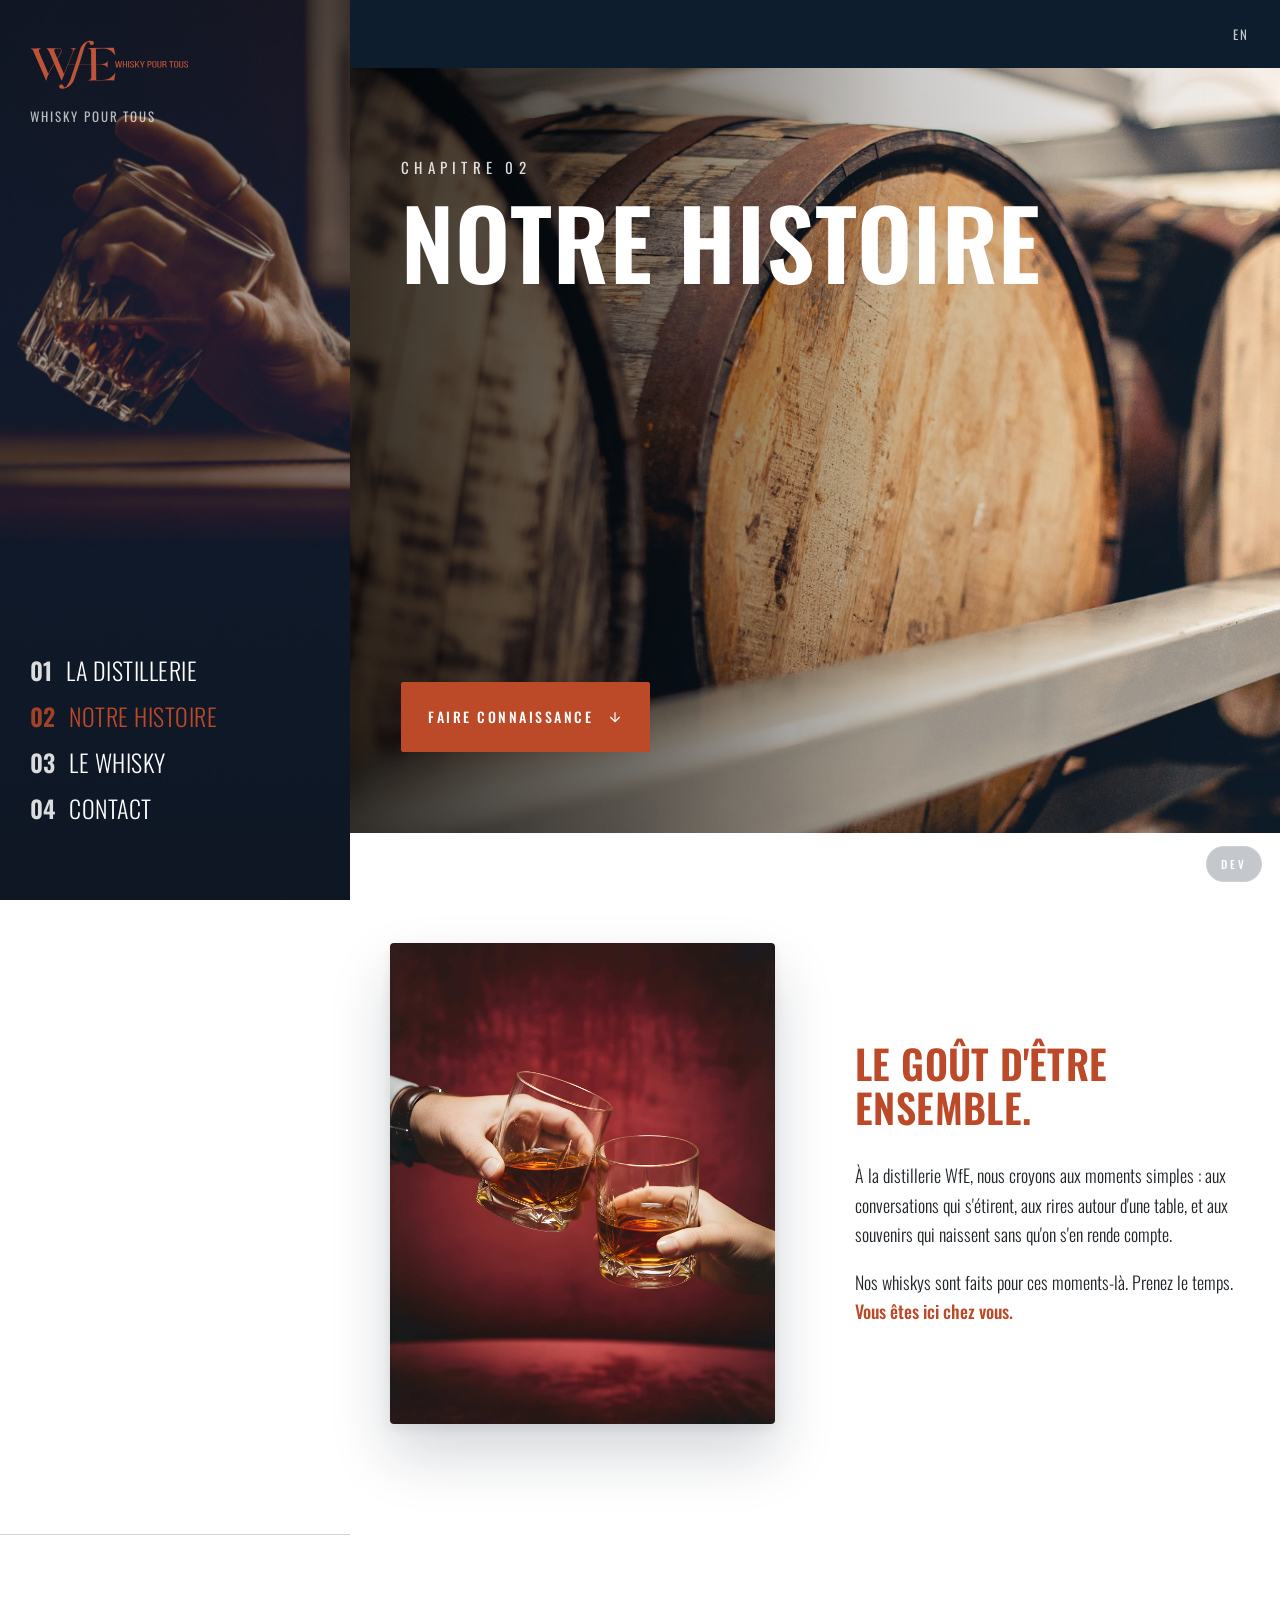
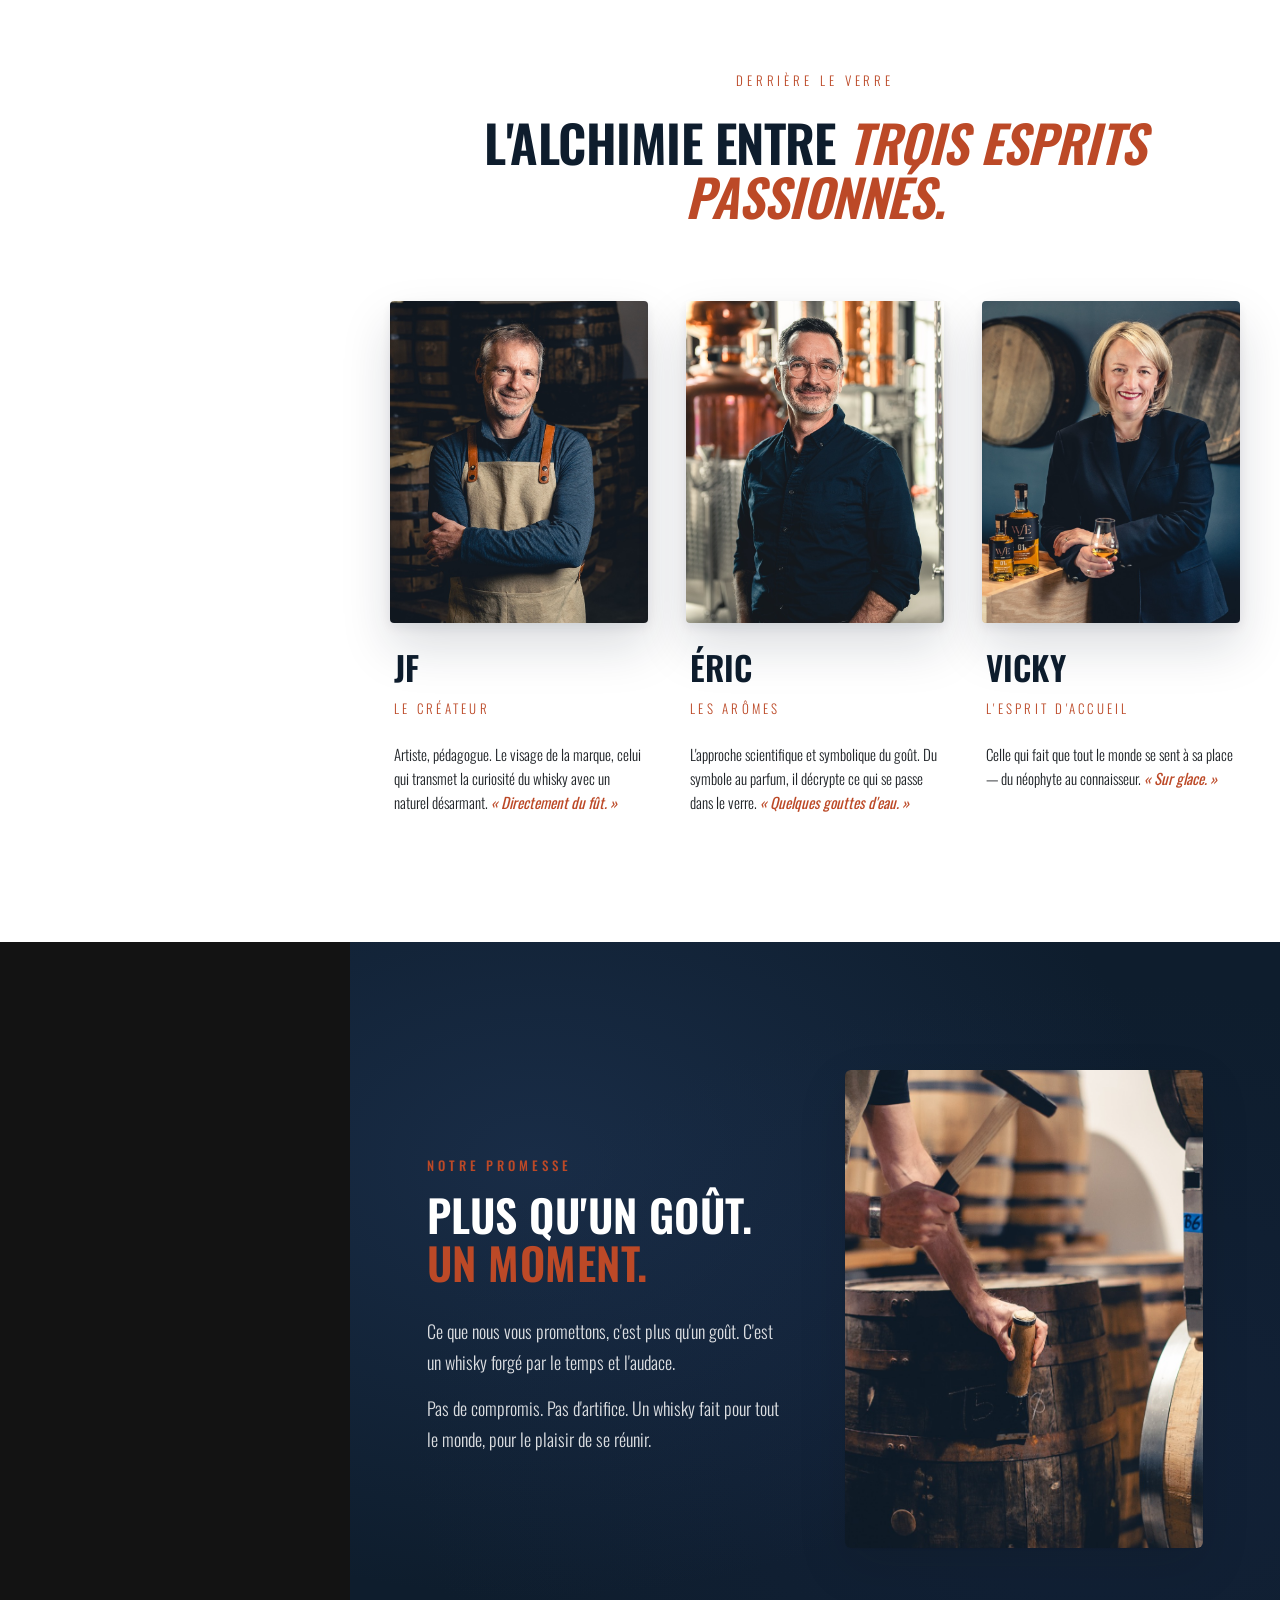
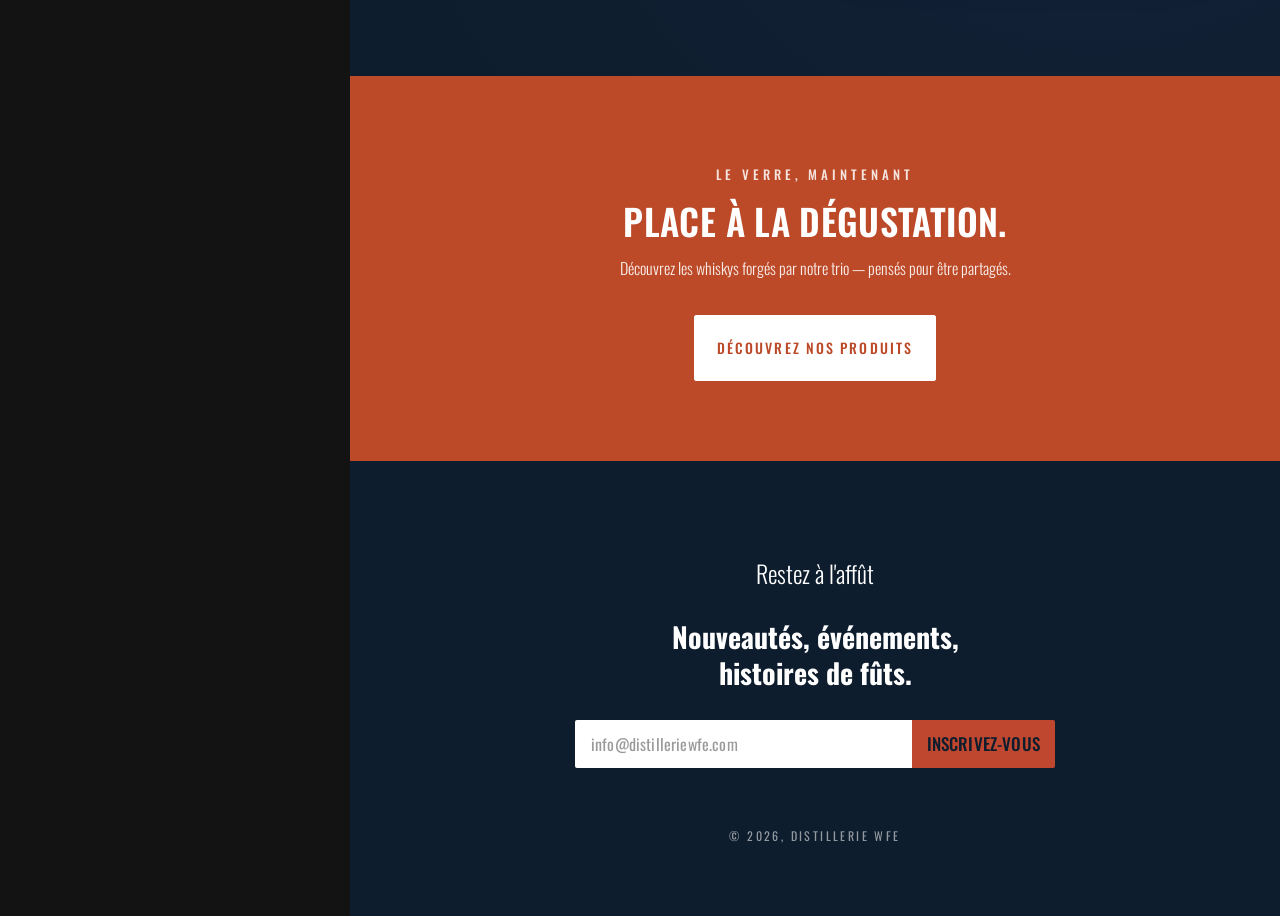
==== commit 46c9e266: "Histoire — titre 'Le goût d'être ensemble' + bgenvie.jpg Co-Authored-By: Claude Opus 4.7 (1M context" ====
--- a/pages/histoire.html
+++ b/pages/histoire.html
@@ -80,15 +80,14 @@
     <!-- ============================================================ -->
     <section id="ensemble" class="wfe-welcome" data-block="Welcome — Le goût d'être ensemble">
       <div class="wfe-welcome__media" data-reveal="image">
-        <img src="../photos/web/SDoyonPhotographe_WfE_Distillerie-5079.jpg"
+        <img src="../photos/web/bgenvie.jpg"
              alt="Moment de partage autour d'un whisky WfE"
              loading="lazy">
       </div>
 
       <div data-reveal-group>
-        <p class="wfe-welcome__eyebrow" data-reveal>Le goût d'être ensemble</p>
         <h2 class="wfe-welcome__title" data-reveal>
-          Aux moments<br>simples.<br><em>Aux rires partagés.</em>
+          Le goût <em>d'être ensemble.</em>
         </h2>
         <div class="wfe-welcome__body" data-reveal>
           <p>À la distillerie WfE, nous croyons aux moments simples&nbsp;: aux conversations qui s'étirent, aux rires autour d'une table, et aux souvenirs qui naissent sans qu'on s'en rende compte.</p>
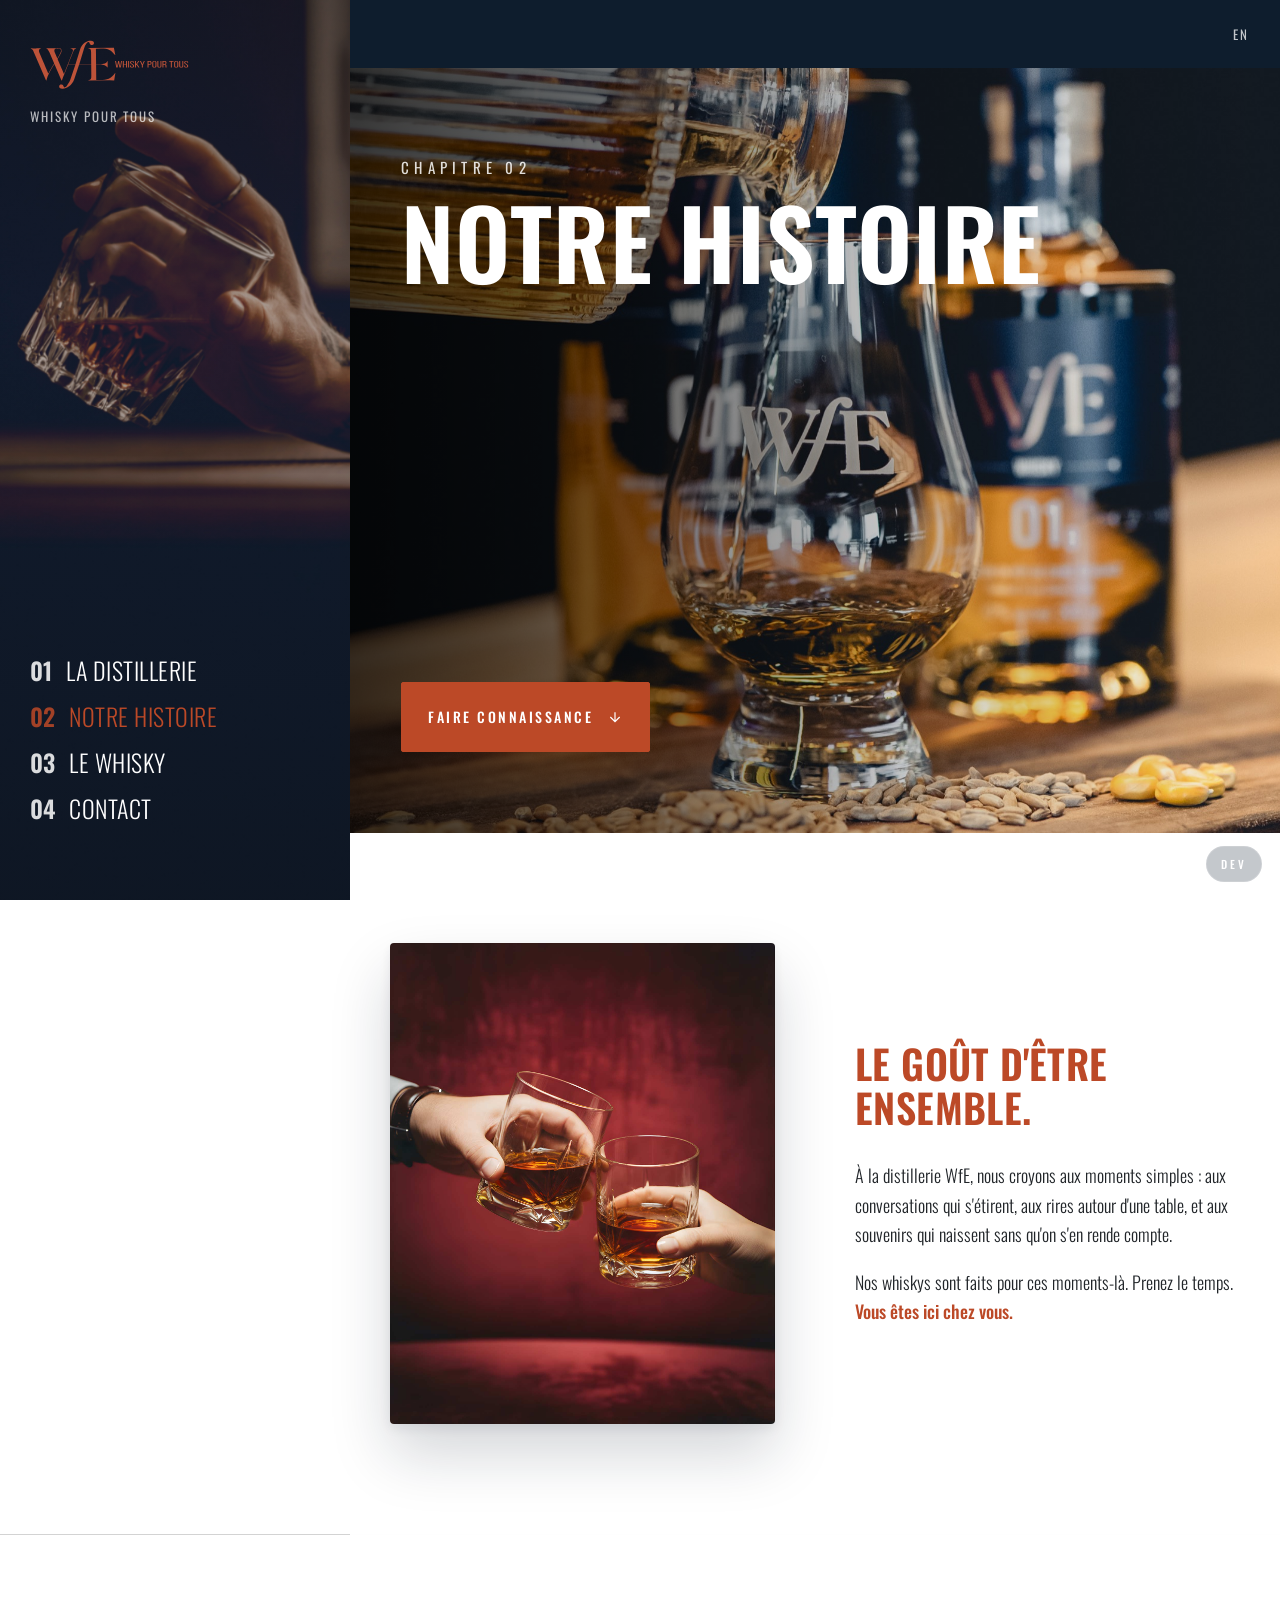
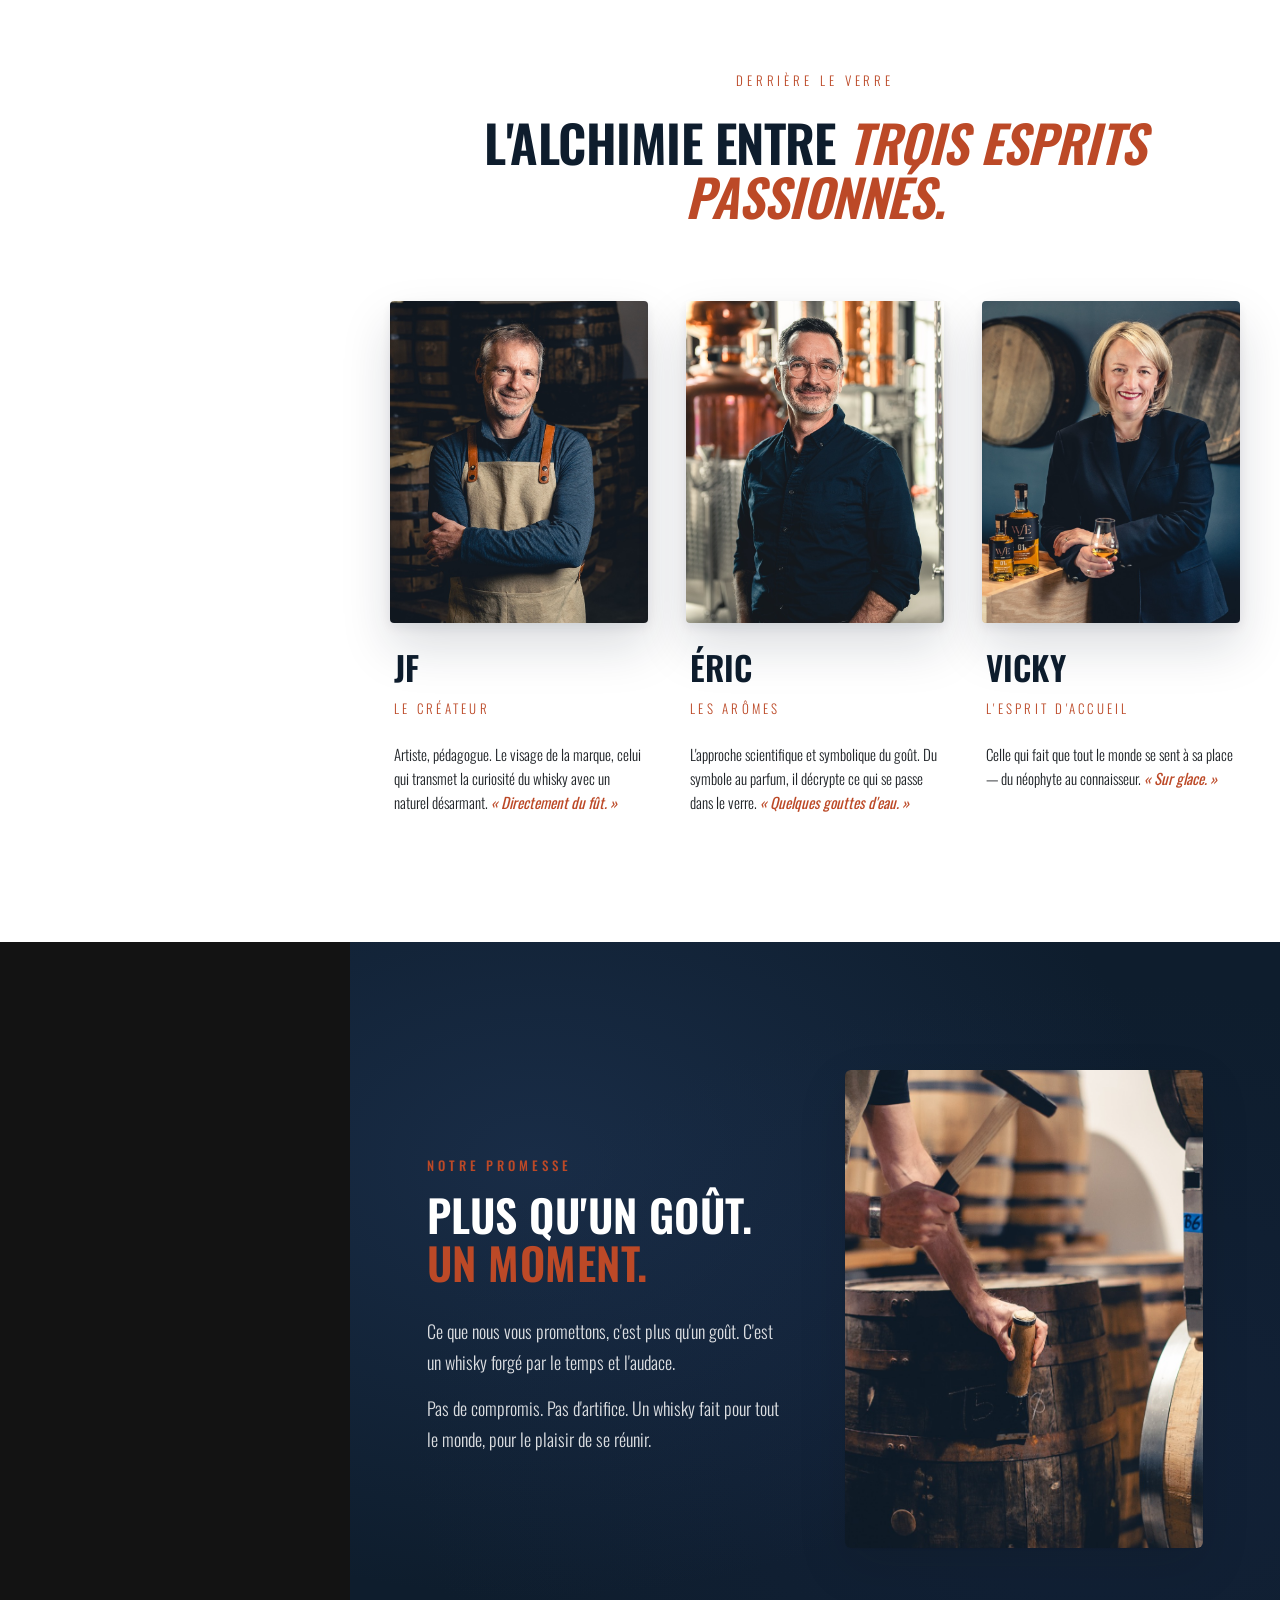
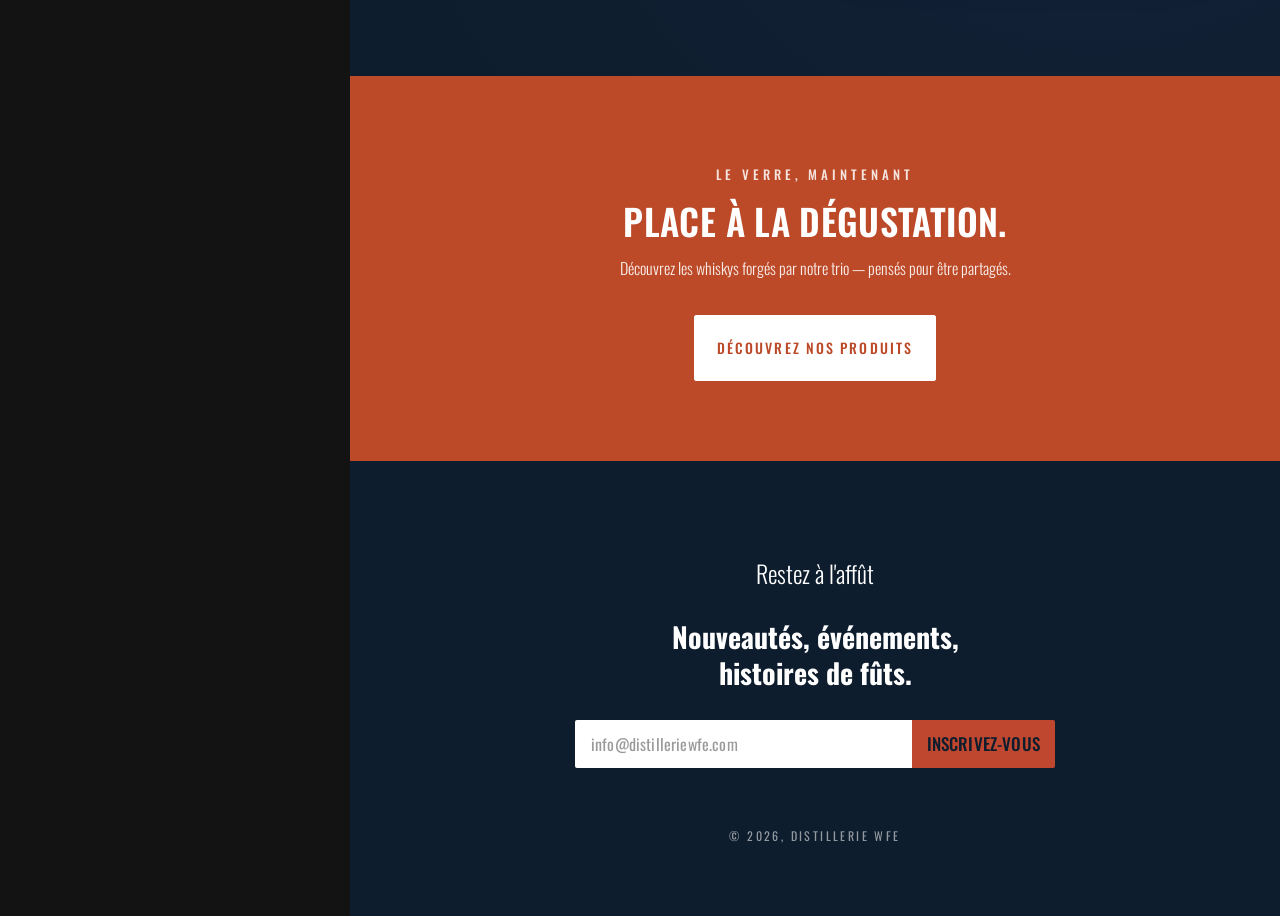
==== commit 863c5167: "Hero histoire — bg 9166 (1.8MB → 466KB, 1920px) Co-Authored-By: Claude Opus 4.7 (1M context) <norepl" ====
--- a/pages/histoire.html
+++ b/pages/histoire.html
@@ -58,7 +58,7 @@
     <!-- CHAPTER HERO — Notre histoire                                -->
     <!-- ============================================================ -->
     <section class="wfe-chapter-hero wfe-chapter-hero--fade-left"
-             style="background-image: url('../photos/web/SDoyonPhotographe_WfE_Distillerie-5201.jpg');"
+             style="background-image: url('../photos/web/SDoyonPhotographe_WfE_Distillerie-9166.jpg');"
              data-block="Chapter hero — Notre Histoire">
       <div class="wfe-chapter-hero__inner" data-reveal-group>
         <p class="wfe-chapter-hero__eyebrow" data-reveal>Chapitre 02</p>
